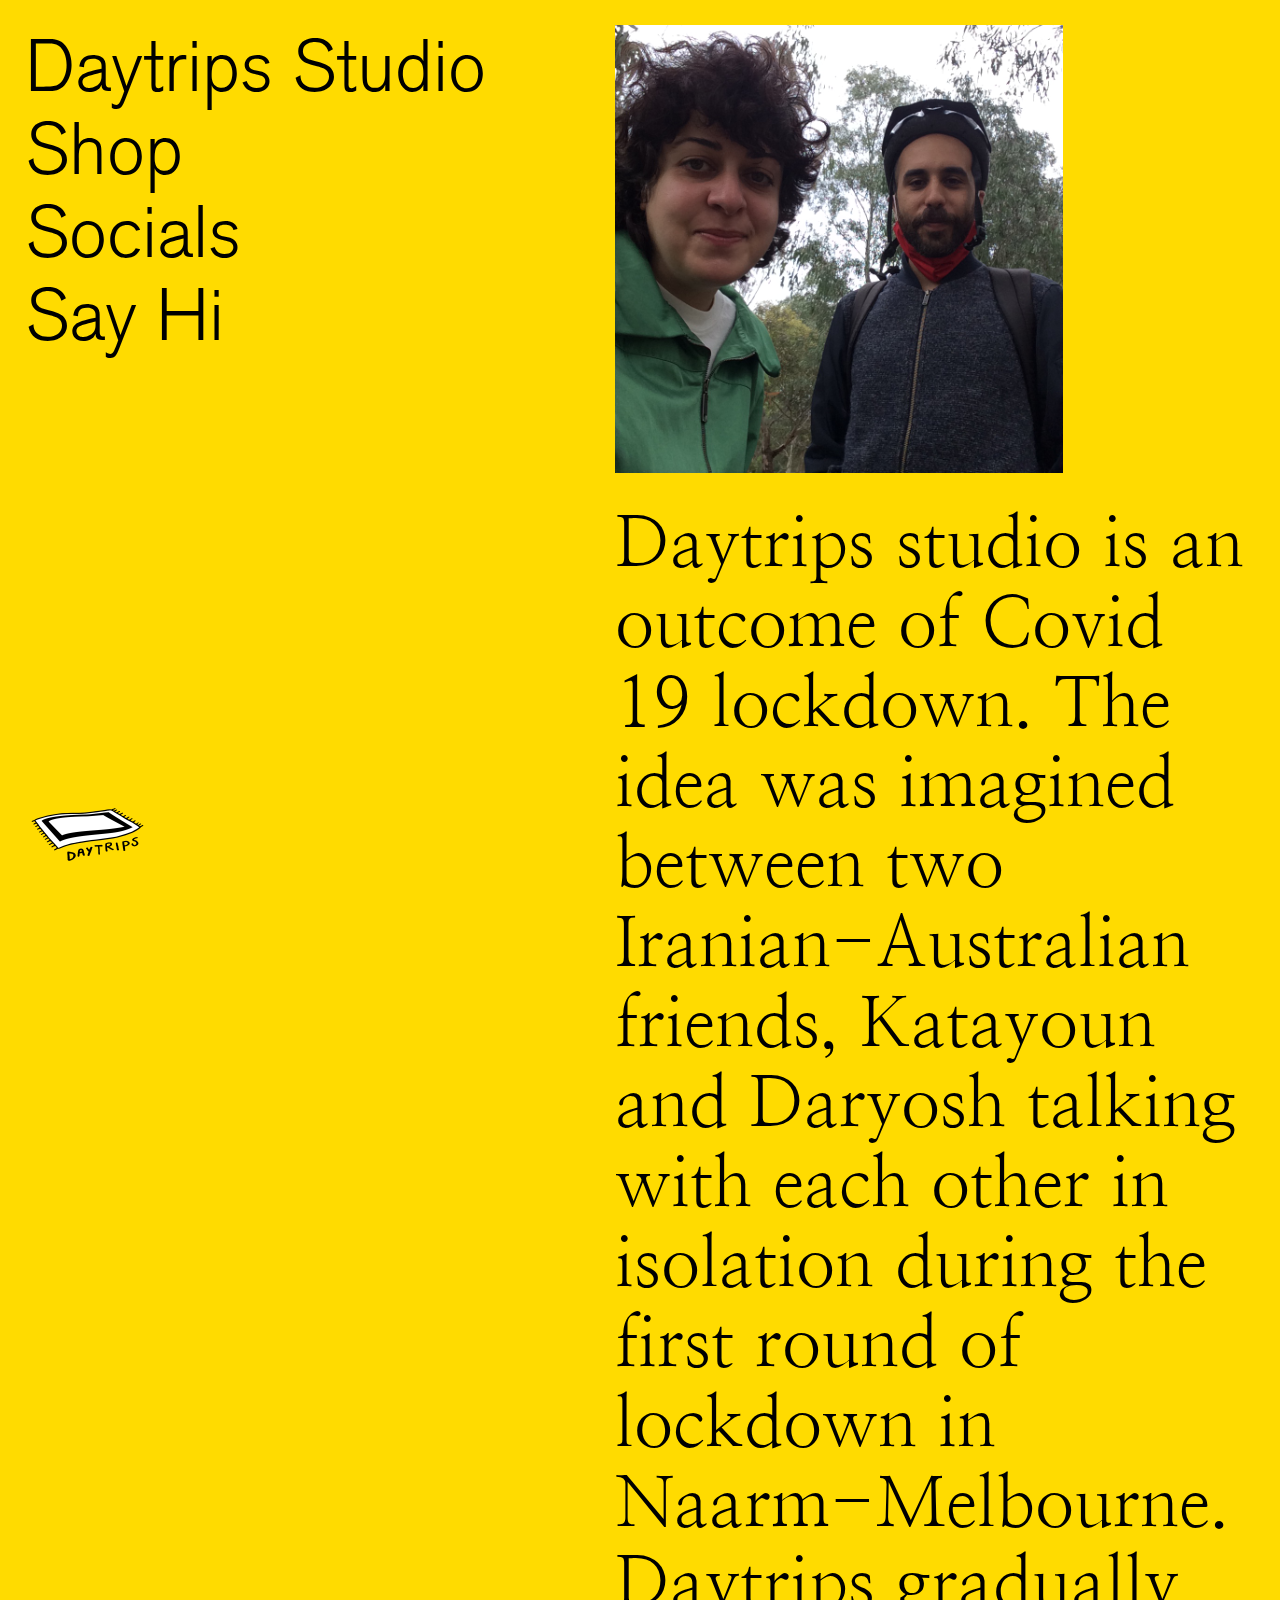
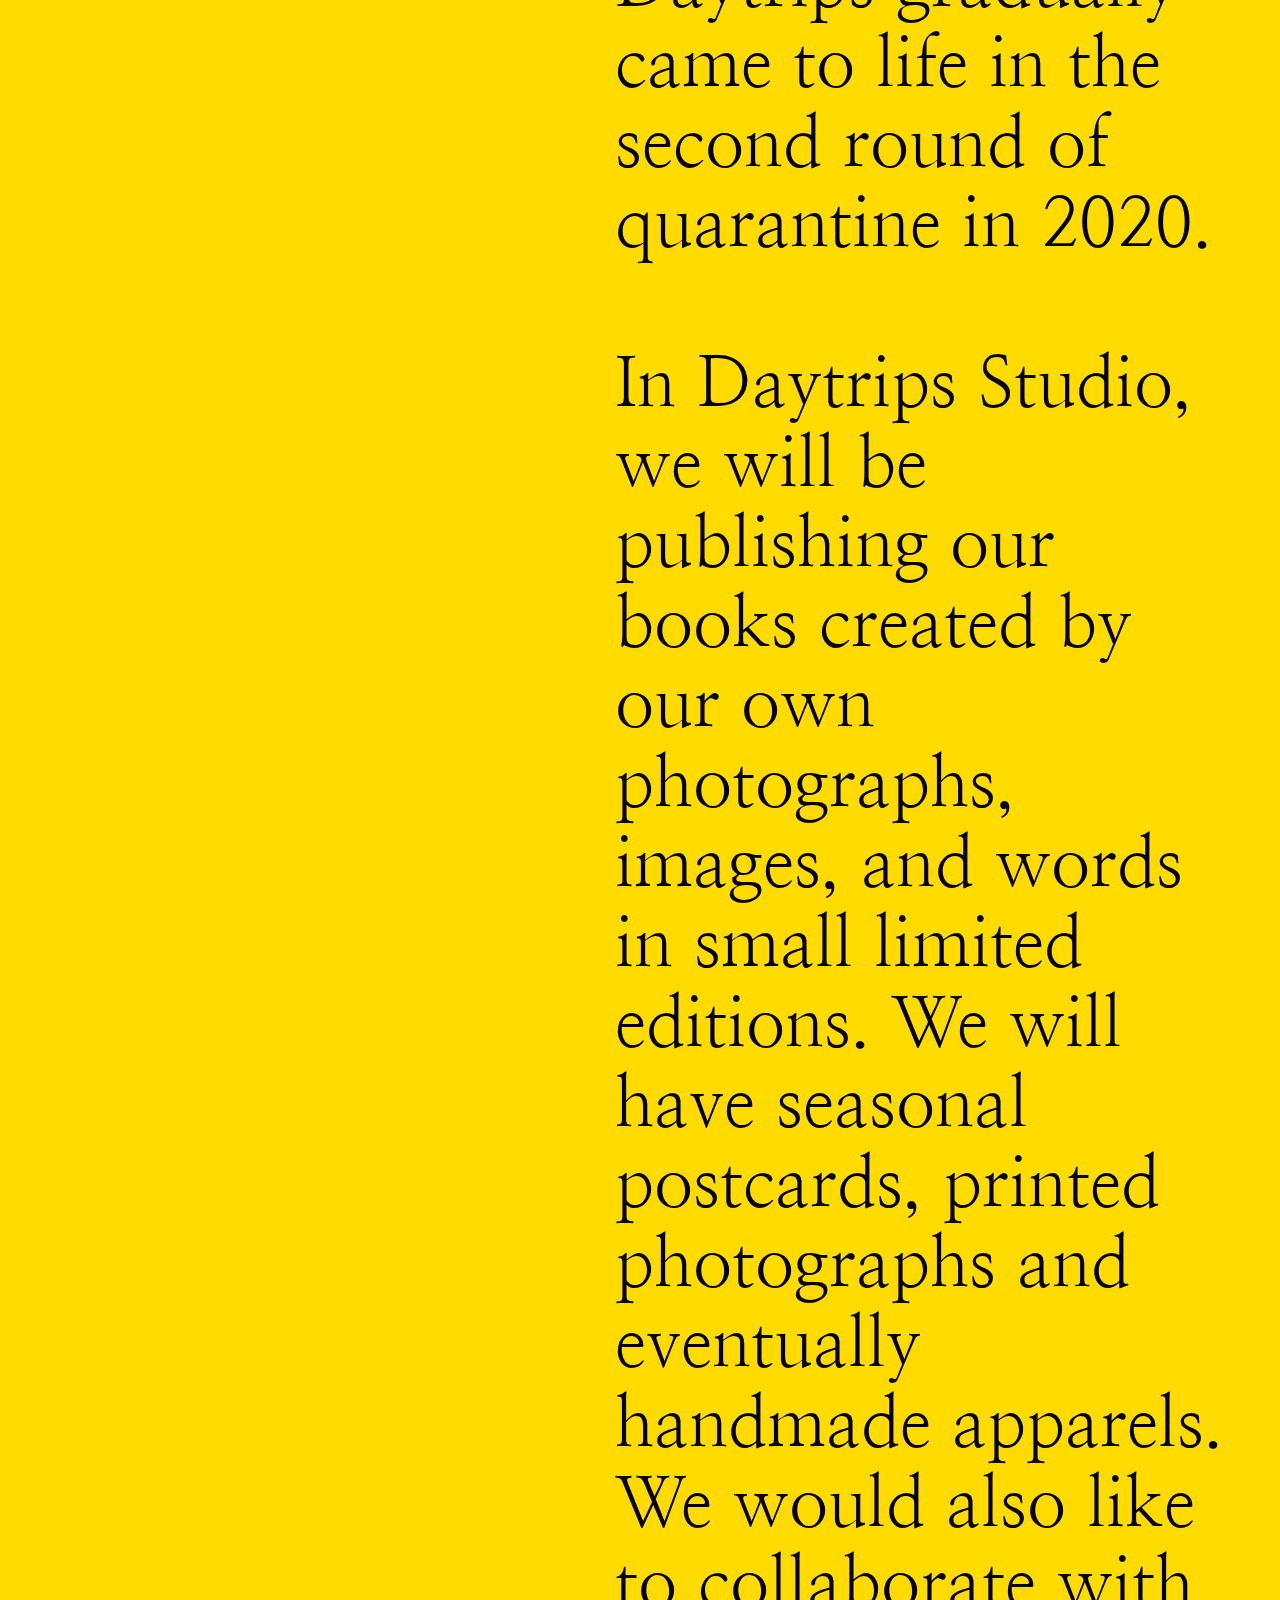
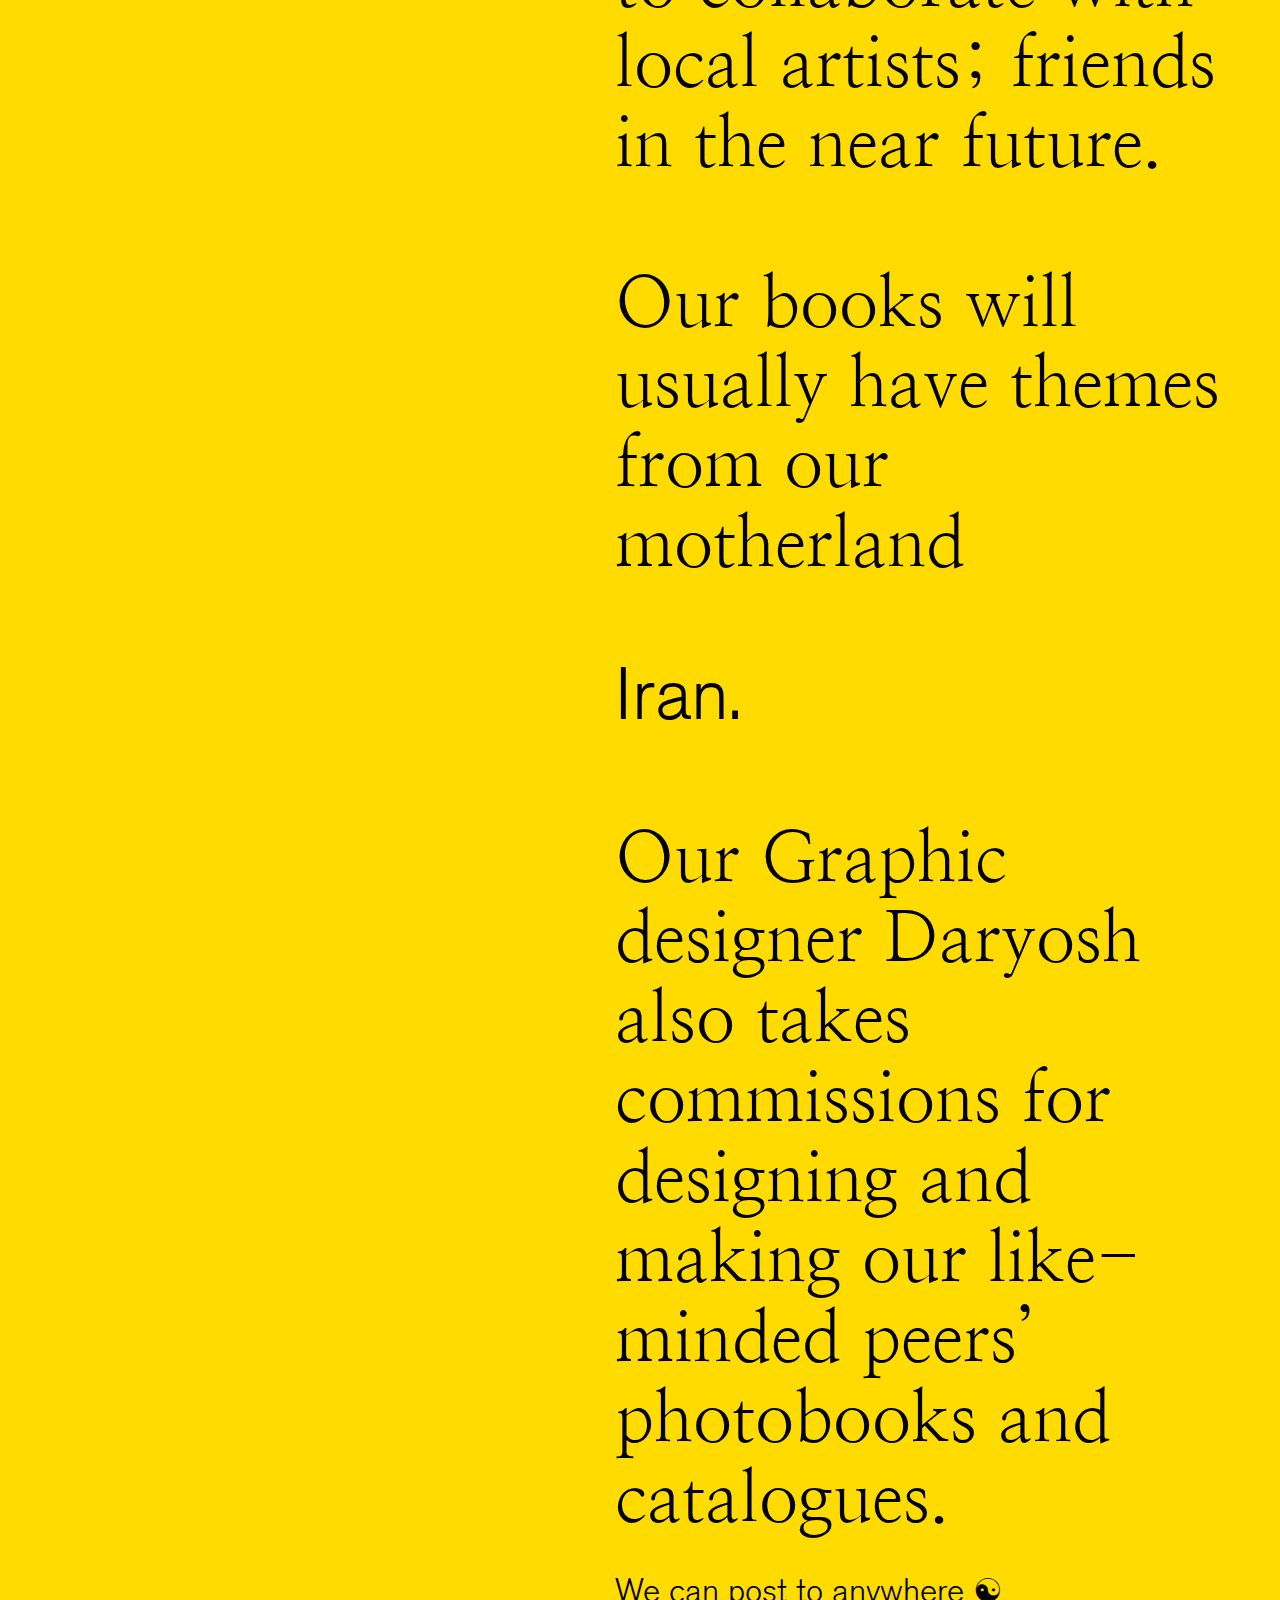
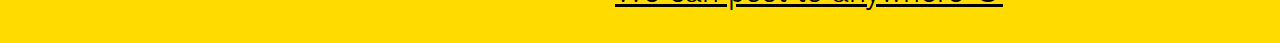
==== daytrips-studio.html @ 5535a2e6 "Add files via upload" ====
<!doctype html>
<html>
  <head>
    <meta charset='utf-8'/>
    <meta name='viewport' content='width=device-width, initial-scale=1'/>
    <link rel='shortcut icon' href='favicon.ico'/>
    <link rel='stylesheet' type='text/css' href='style.css'/>
    <title>Daytrips Studio</title>
  </head>
  <body>
    <div class='wrapper'>
      <div class='leftcont'>
        <a href="daytrips-studio.html" class='home'>Daytrips Studio</a>
        <a class='shop' target="_blank" href="https://daytrips-studio.square.site">Shop</a>
        <a target="_blank" href="https://www.instagram.com/daytrips.studio/" class='socials'>Socials</a>
        <a class='hi' href="mailto:daytrips.studio@gmail.com">Say Hi</a>
      </div>
<div class='rightcont'>
      <img class='aboutimage' src="images/about.JPG">
      <a>Daytrips studio is an outcome of Covid 19 lockdown. The idea was imagined between two Iranian-Australian friends, Katayoun and Daryosh talking with each other in isolation during the first round of lockdown in Naarm-Melbourne. Daytrips gradually came to life in the second round of quarantine in 2020.
<br>
<br>
In Daytrips Studio, we will be publishing our books created by our own photographs, images, and words in small limited editions. We will have seasonal postcards, printed photographs and eventually handmade apparels. We would also like to collaborate with local artists; friends in the near future.
<br> 
<br>
Our books will usually have themes from our motherland </p><a class='iran'>Iran.</a> 
<br>
<br>
<a>Our Graphic designer Daryosh also takes commissions for designing and making our like-minded peers’ photobooks and catalogues.
<br>
<a class='subhead'>We can post to anywhere ☯</a></a>

    </div>
    </div>

   
    <footer><a href="/"><img class='logo' src='images/logo.png'></a></footer>
  </body>
</html>
---- style.css ----
body {
  margin: 0;
  background: #ffdb00;
  min-height: 100%;
}

.wrapper {
  min-height: calc(100vh - 153.05px);
}

a {
  color: inherit;
  text-decoration: none;
}

.leftcont {
  float: left;
  position: fixed;
  width: 50%;
  margin: 25px;
}

.leftcont a {
  display: block;
  height: 83px;
  white-space: nowrap;
}

.home {
  font-family: AkzidenzGrotesk-LightOsF;
  font-size: 73px;
  cursor: help;
}

.home:hover {
  text-decoration: underline;
  font-family: AkzidenzGrotesk-LightOsF;
  color: #095e68;
}

.shop {
  font-family: AkzidenzGrotesk-LightOsF;
  font-size: 73px;
} 

.shop:hover {
  font-family: AkzidenzGrotesk-MediumExtended;
  text-decoration: underline;
  color: #095e68;
  font-size: 66px;
}

.socials {
  font-family: AkzidenzGrotesk-LightOsF;
  font-size: 73px;
  cursor: cell;
}

.socials:hover {
  font-family: BureauGrot-UltraBlack;
  text-decoration: underline;
  color: #095e68;
  font-size: 66px;
} 

.hi {
  font-family: AkzidenzGrotesk-LightOsF;
  font-size: 73px;
} 

.hi:hover {
  font-family: Sunday Morning;
  text-decoration: underline;
  color: #095e68;
  font-size: 96px;
} 

.rightcont {
  margin: 25px;
  width: 50%;
  font-family: NanumMyeongjo-Regular;
  font-size: 70px;
  float: right;
}

.aboutimage {
  width: 70%;
  display: block;
  margin-bottom: 30px;
}

.iran {
  font-family: AkzidenzGrotesk-LightOsF;
  font-size: 73px;
}

.iran:hover {
  cursor: url('images/iran.png');
}

.subhead {
  font-family: AkzidenzGrotesk-LightOsF;
  font-size: 33px;
  text-decoration: underline;
}

footer {
  margin: 25px 25px 0;
  position: fixed;
}

.logo {
  width: 25%;
}

@media (max-width: 1059px) { 
  .home {
    font-size: 57px;
  }
  .shop:hover {
    font-size: 50px;
  }
  .socials:hover {
    font-size: 50px;
  }
  .hi:hover {
    font-size: 80px;
  }
  .shop {
    font-size: 57px;
  }
  .socials {
    font-size: 57px;
  }
  .hi {
    font-size: 57px;
  }
  .leftcont a {
    height: 72px;
  }
  .iran {
    font-size: 57px;
  }
  .subhead {
    font-size: 22px;
  }
  .rightcont {
    font-size: 54px;
  }
}

@media (max-width: 846px) { 
  .leftcont {
    width: 100%;
    position: relative;
  }
  .rightcont {
    float: none;
    margin: 30px;
    width: 100%;
  }  
  .aboutimage {
    margin-top: 50px;
  }
  footer {
    position: relative;
  }
  .logo {
    width: 20%;
  }
  .subhead {
    margin: 10px;
  }
}

@media (max-width: 505px) { 
  .rightcont {
    font-size: 38px;
  }
  .iran {
    font-size: 41px;
  }
}

@media (max-width: 411px) { 
   .home {
    font-size: 41px;
  }
  .shop:hover {
    font-size: 34px;
  }
  .socials:hover {
    font-size: 34px;
  }
  .hi:hover {
    font-size: 48px;
  }
  .shop {
    font-size: 41px;
  }
  .socials {
    font-size: 41px;
  }
  .hi {
    font-size: 41px;
  }
  .leftcont a {
    height: 51px;
  }
}
@font-face { font-family: AkzidenzGrotesk-LightOsF; src: url('fonts/AkzidenzGrotesk-LightOsF.otf'); } 
@font-face { font-family: NanumMyeongjo-Regular; src: url('fonts/NanumMyeongjo-Regular.ttf'); } 
@font-face { font-family: Sunday Morning; src: url('fonts/Sunday Morning.otf'); } 
@font-face { font-family: AkzidenzGrotesk-MediumExtended; src: url('fonts/AkzidenzGrotesk-MediumExtended.otf'); } 
@font-face { font-family: BureauGrot-UltraBlack; src: url('fonts/BureauGrot-UltraBlack.ttf'); }
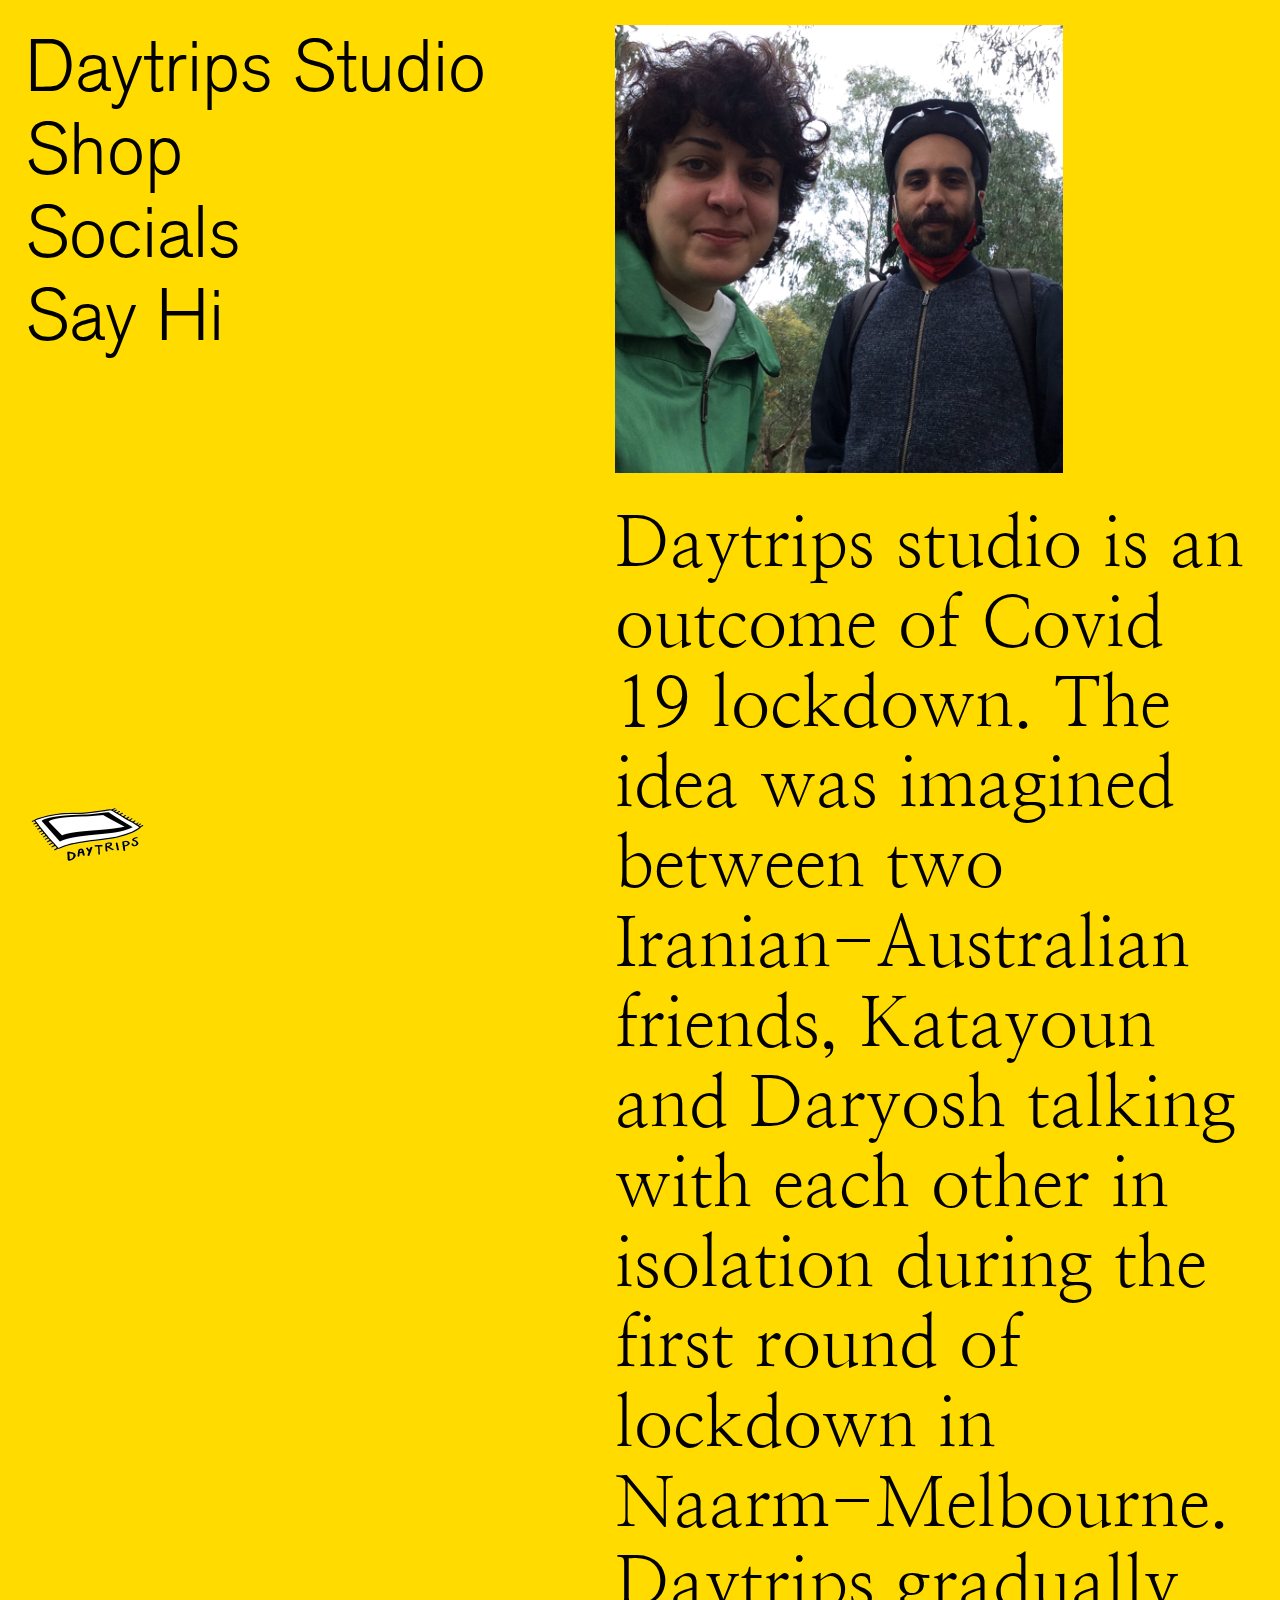
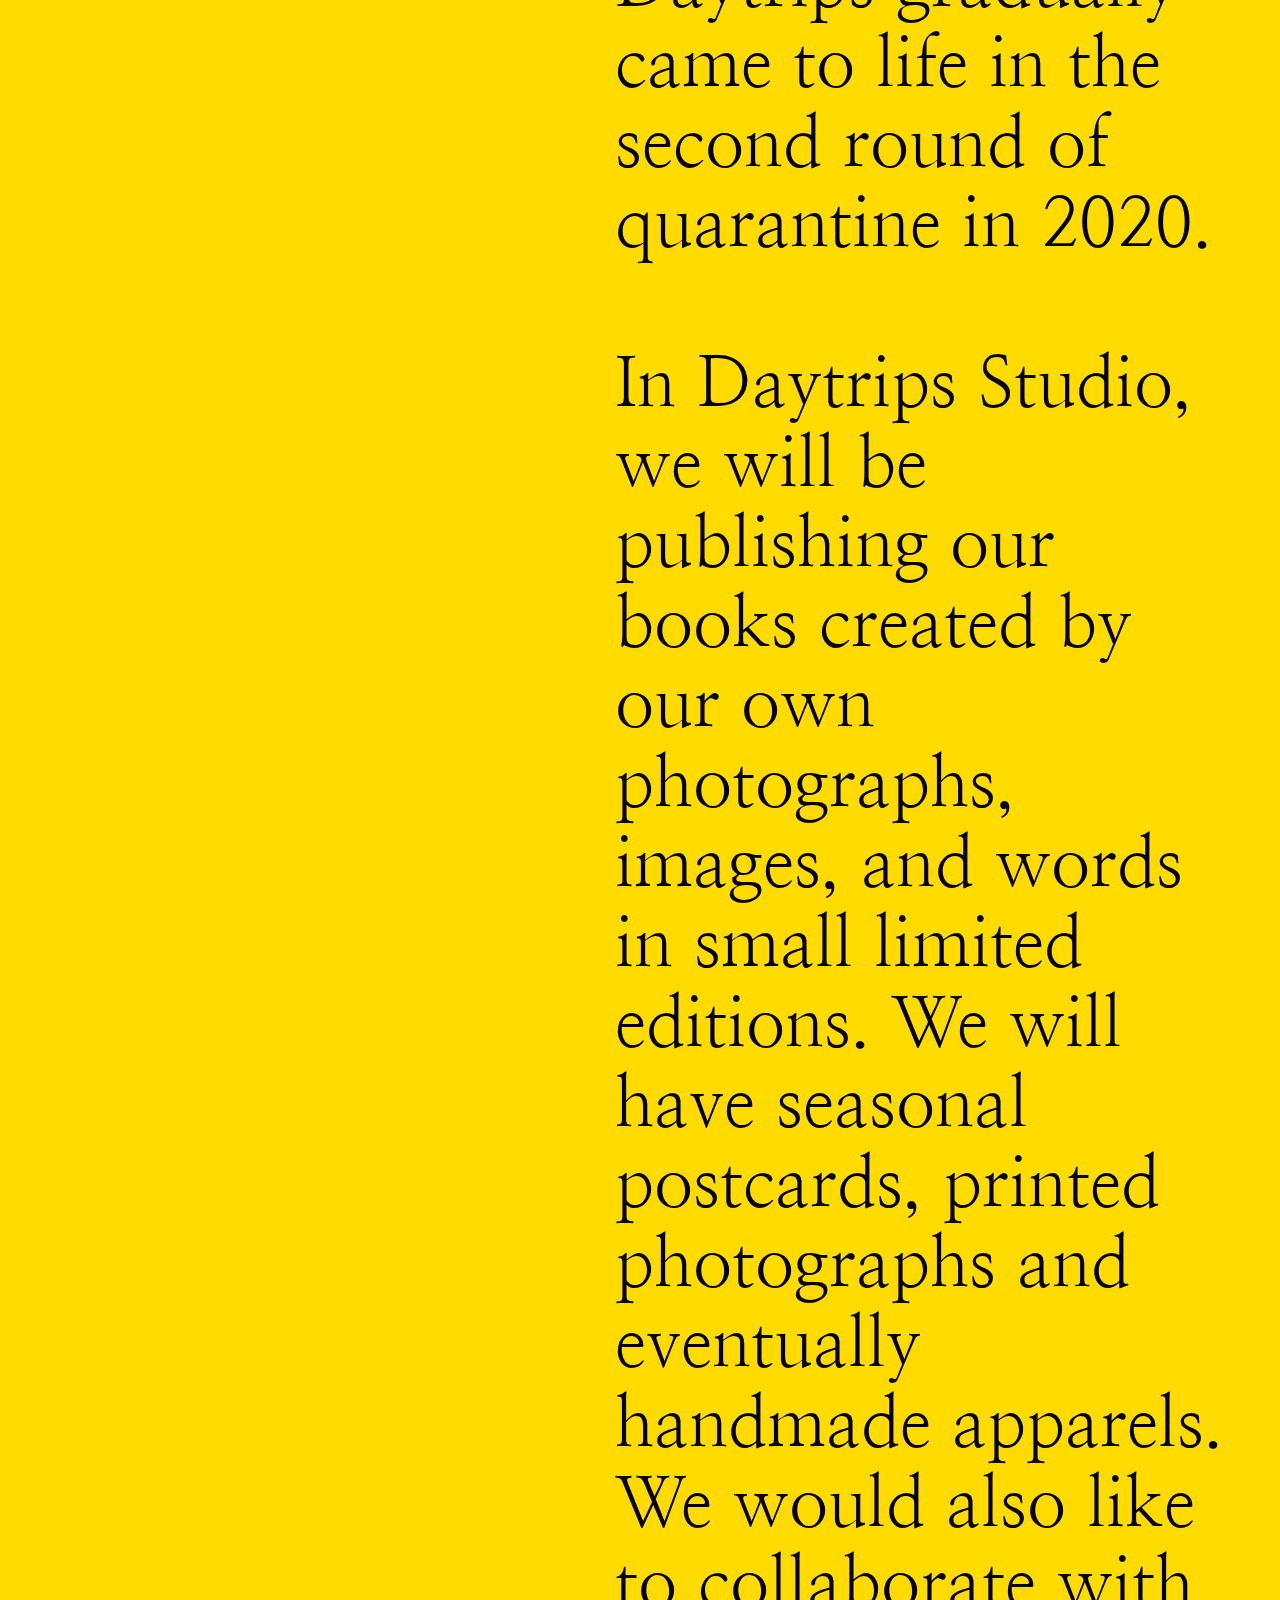
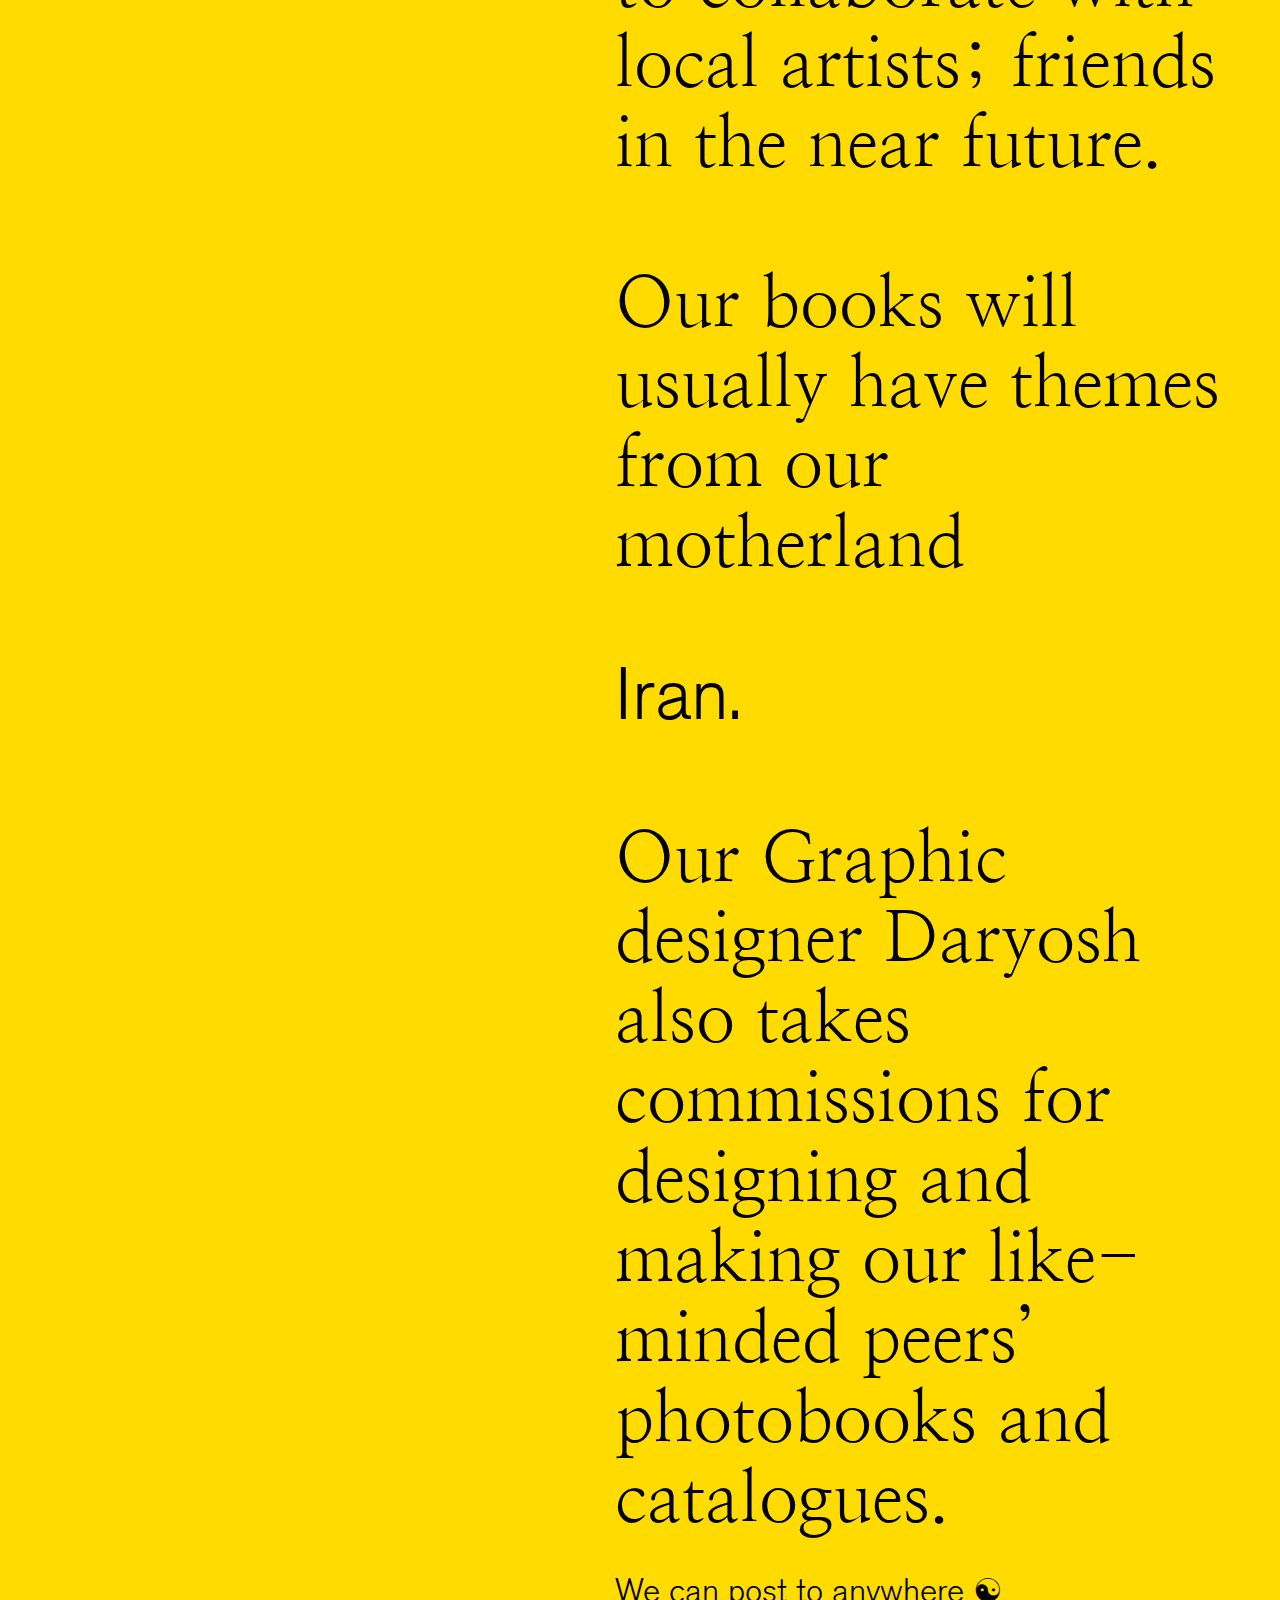
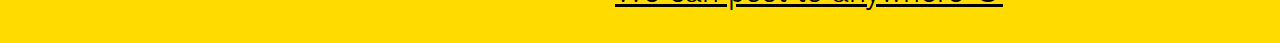
==== commit 4d4644da: "Add files via upload" ====
--- a/daytrips-studio.html
+++ b/daytrips-studio.html
@@ -34,6 +34,6 @@
     </div>
 
    
-    <footer><a href="/"><img class='logo' src='images/logo.png'></a></footer>
+    <footer><a href="https://daytrips.studio/"><img class='logo' src='images/logo.gif'></a></footer>
   </body>
 </html>
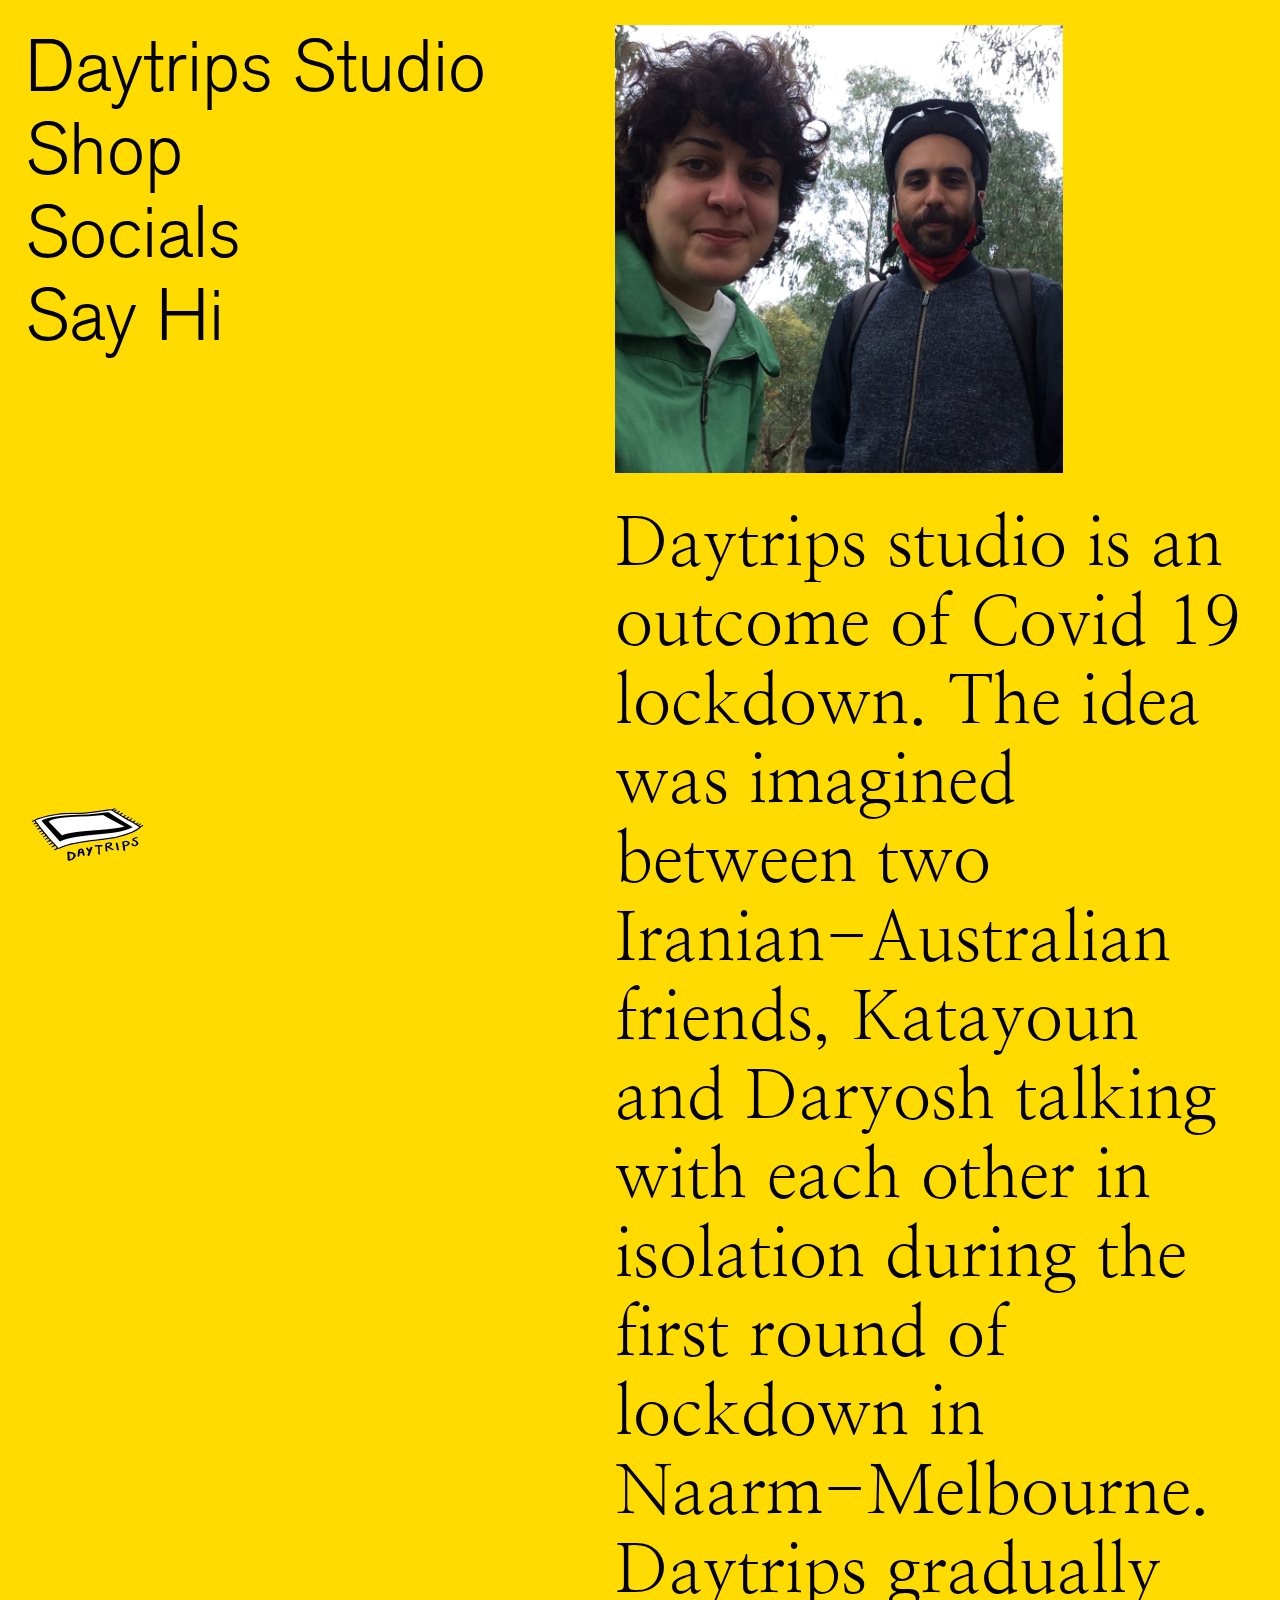
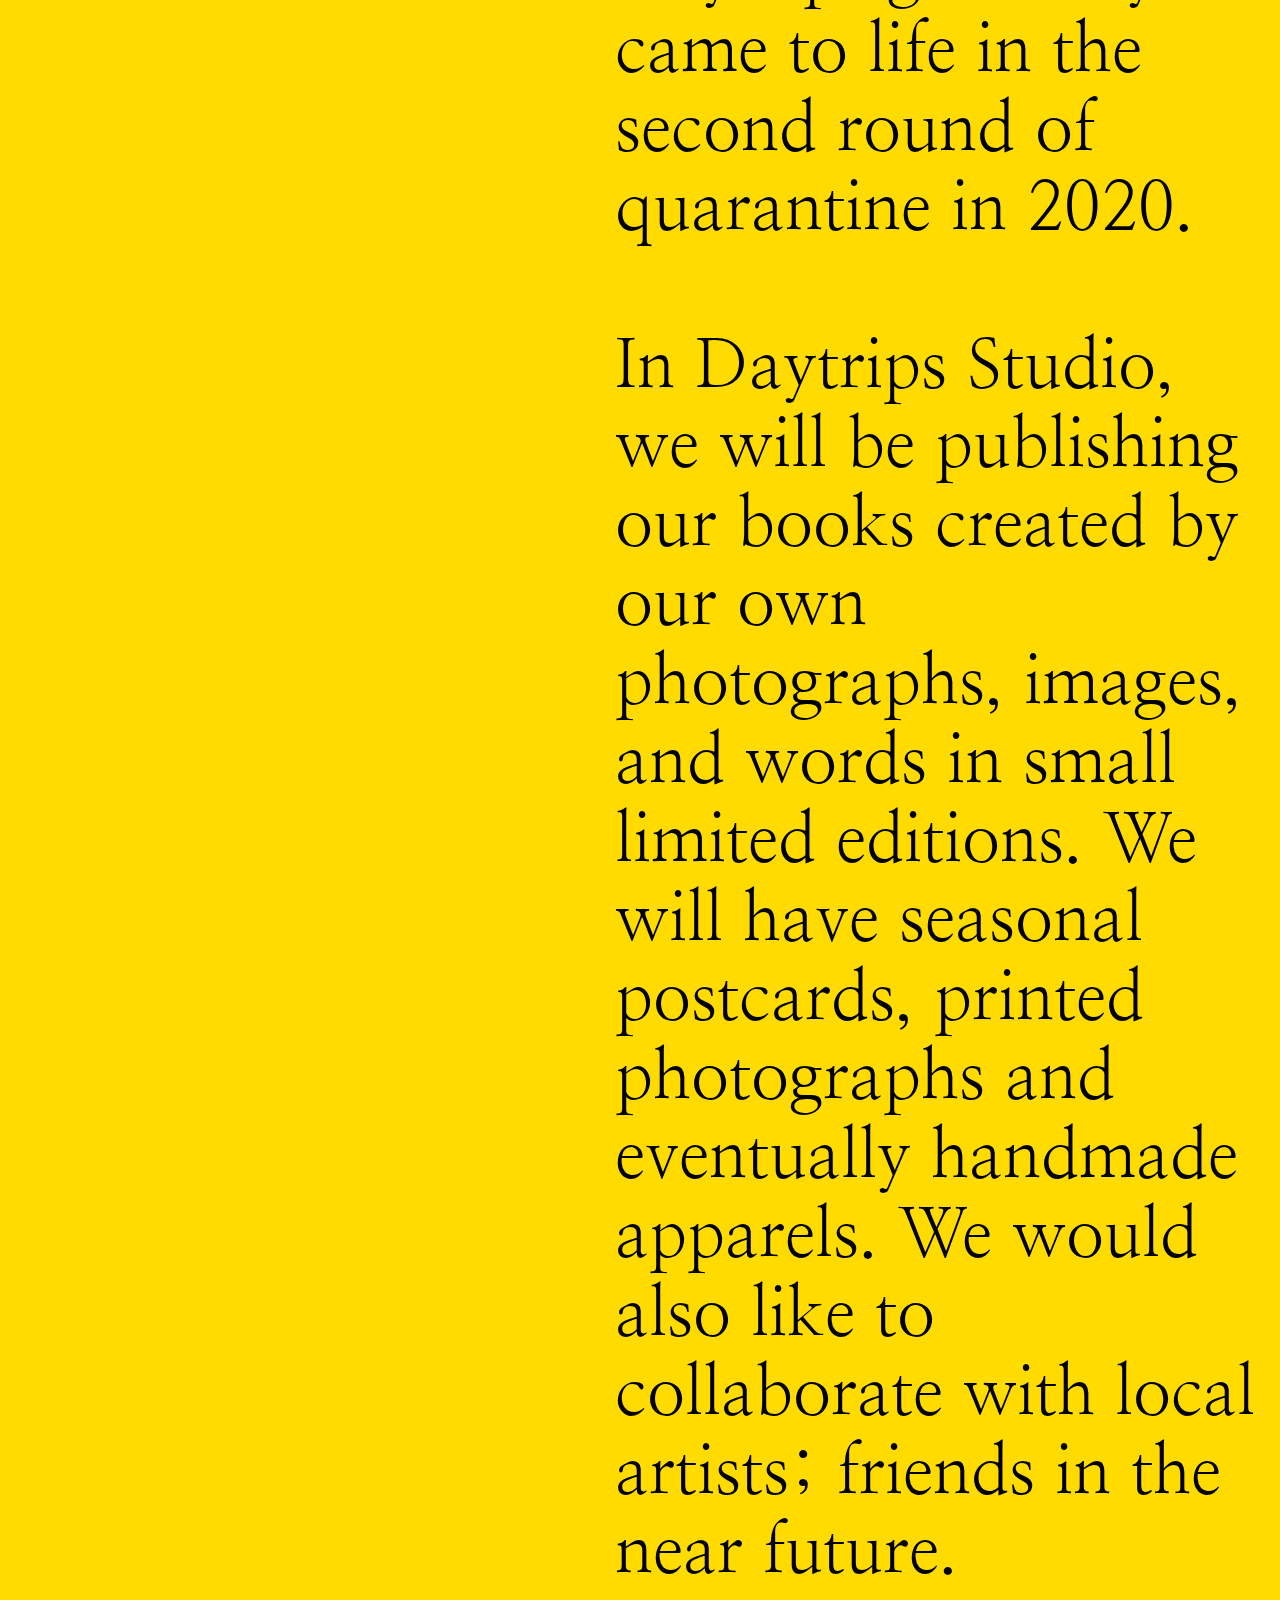
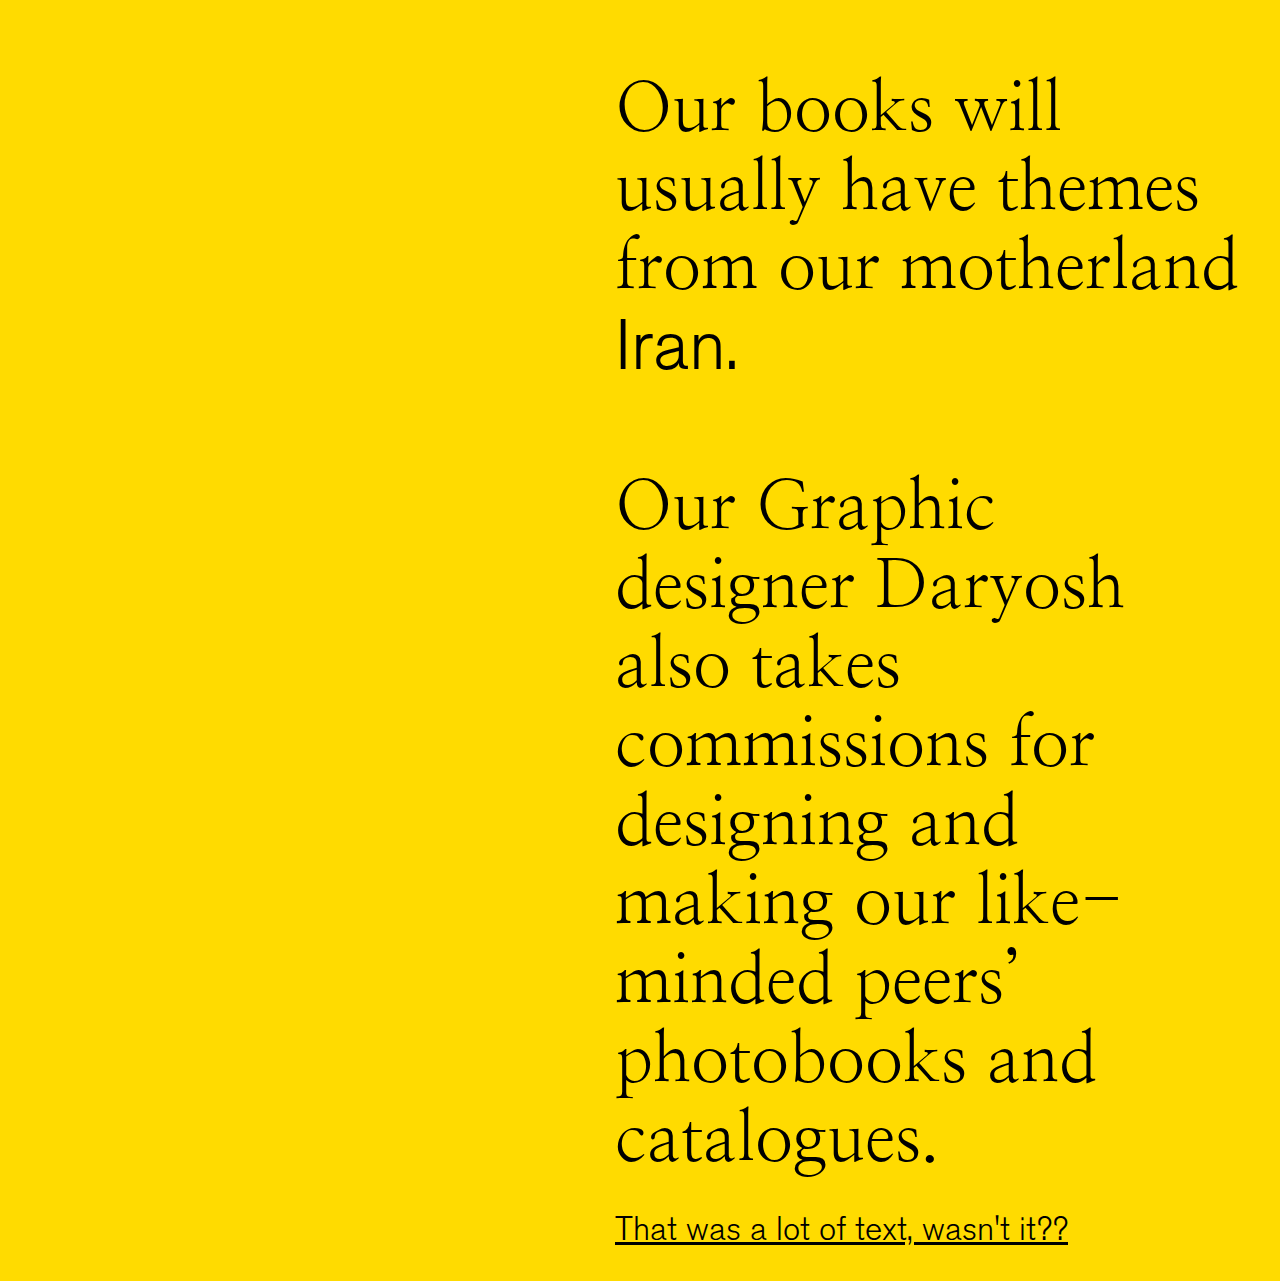
==== commit 3b007d09: "Add files via upload" ====
--- a/daytrips-studio.html
+++ b/daytrips-studio.html
@@ -15,25 +15,20 @@
         <a target="_blank" href="https://www.instagram.com/daytrips.studio/" class='socials'>Socials</a>
         <a class='hi' href="mailto:daytrips.studio@gmail.com">Say Hi</a>
       </div>
-<div class='rightcont'>
-      <img class='aboutimage' src="images/about.JPG">
-      <a>Daytrips studio is an outcome of Covid 19 lockdown. The idea was imagined between two Iranian-Australian friends, Katayoun and Daryosh talking with each other in isolation during the first round of lockdown in Naarm-Melbourne. Daytrips gradually came to life in the second round of quarantine in 2020.
-<br>
-<br>
-In Daytrips Studio, we will be publishing our books created by our own photographs, images, and words in small limited editions. We will have seasonal postcards, printed photographs and eventually handmade apparels. We would also like to collaborate with local artists; friends in the near future.
-<br> 
-<br>
-Our books will usually have themes from our motherland </p><a class='iran'>Iran.</a> 
-<br>
-<br>
-<a>Our Graphic designer Daryosh also takes commissions for designing and making our like-minded peers’ photobooks and catalogues.
-<br>
-<a class='subhead'>We can post to anywhere ☯</a></a>
-
+      <div class='rightcont'>
+        <img class='aboutimage' src="images/about.JPG">
+        <a>Daytrips studio is an outcome of Covid 19 lockdown. The idea was imagined between two Iranian-Australian friends, Katayoun and Daryosh talking with each other in isolation during the first round of lockdown in Naarm-Melbourne. Daytrips gradually came to life in the second round of quarantine in 2020.
+        <br>
+        <br>In Daytrips Studio, we will be publishing our books created by our own photographs, images, and words in small limited editions. We will have seasonal postcards, printed photographs and eventually handmade apparels. We would also like to collaborate with local artists; friends in the near future.
+        <br> 
+        <br>Our books will usually have themes from our motherland <a class='iran'>Iran.</a> 
+        <br>
+        <br>Our Graphic designer Daryosh also takes commissions for designing and making our like-minded peers’ photobooks and catalogues.
+        <br>
+        <a class='subhead'>That was a lot of text, wasn't it??</a>
+        </a>
+      </div>
     </div>
-    </div>
-
-   
     <footer><a href="https://daytrips.studio/"><img class='logo' src='images/logo.gif'></a></footer>
   </body>
 </html>
--- a/style.css
+++ b/style.css
@@ -1,7 +1,6 @@
 body {
   margin: 0;
   background: #ffdb00;
-  min-height: 100%;
 }
 
 .wrapper {
@@ -79,7 +78,7 @@
   margin: 25px;
   width: 50%;
   font-family: NanumMyeongjo-Regular;
-  font-size: 70px;
+  font-size: 68px;
   float: right;
 }
 
@@ -91,11 +90,13 @@
 
 .iran {
   font-family: AkzidenzGrotesk-LightOsF;
-  font-size: 73px;
+  font-size: 71px;
+  cursor: crosshair;
 }
 
 .iran:hover {
-  cursor: url('images/iran.png');
+  content: url('images/iran.png');
+  width: 20%;
 }
 
 .subhead {
@@ -145,7 +146,7 @@
     font-size: 22px;
   }
   .rightcont {
-    font-size: 54px;
+    font-size: 52px;
   }
 }
 
@@ -175,10 +176,10 @@
 
 @media (max-width: 505px) { 
   .rightcont {
-    font-size: 38px;
+    font-size: 36px;
   }
   .iran {
-    font-size: 41px;
+    font-size: 39px;
   }
 }
 
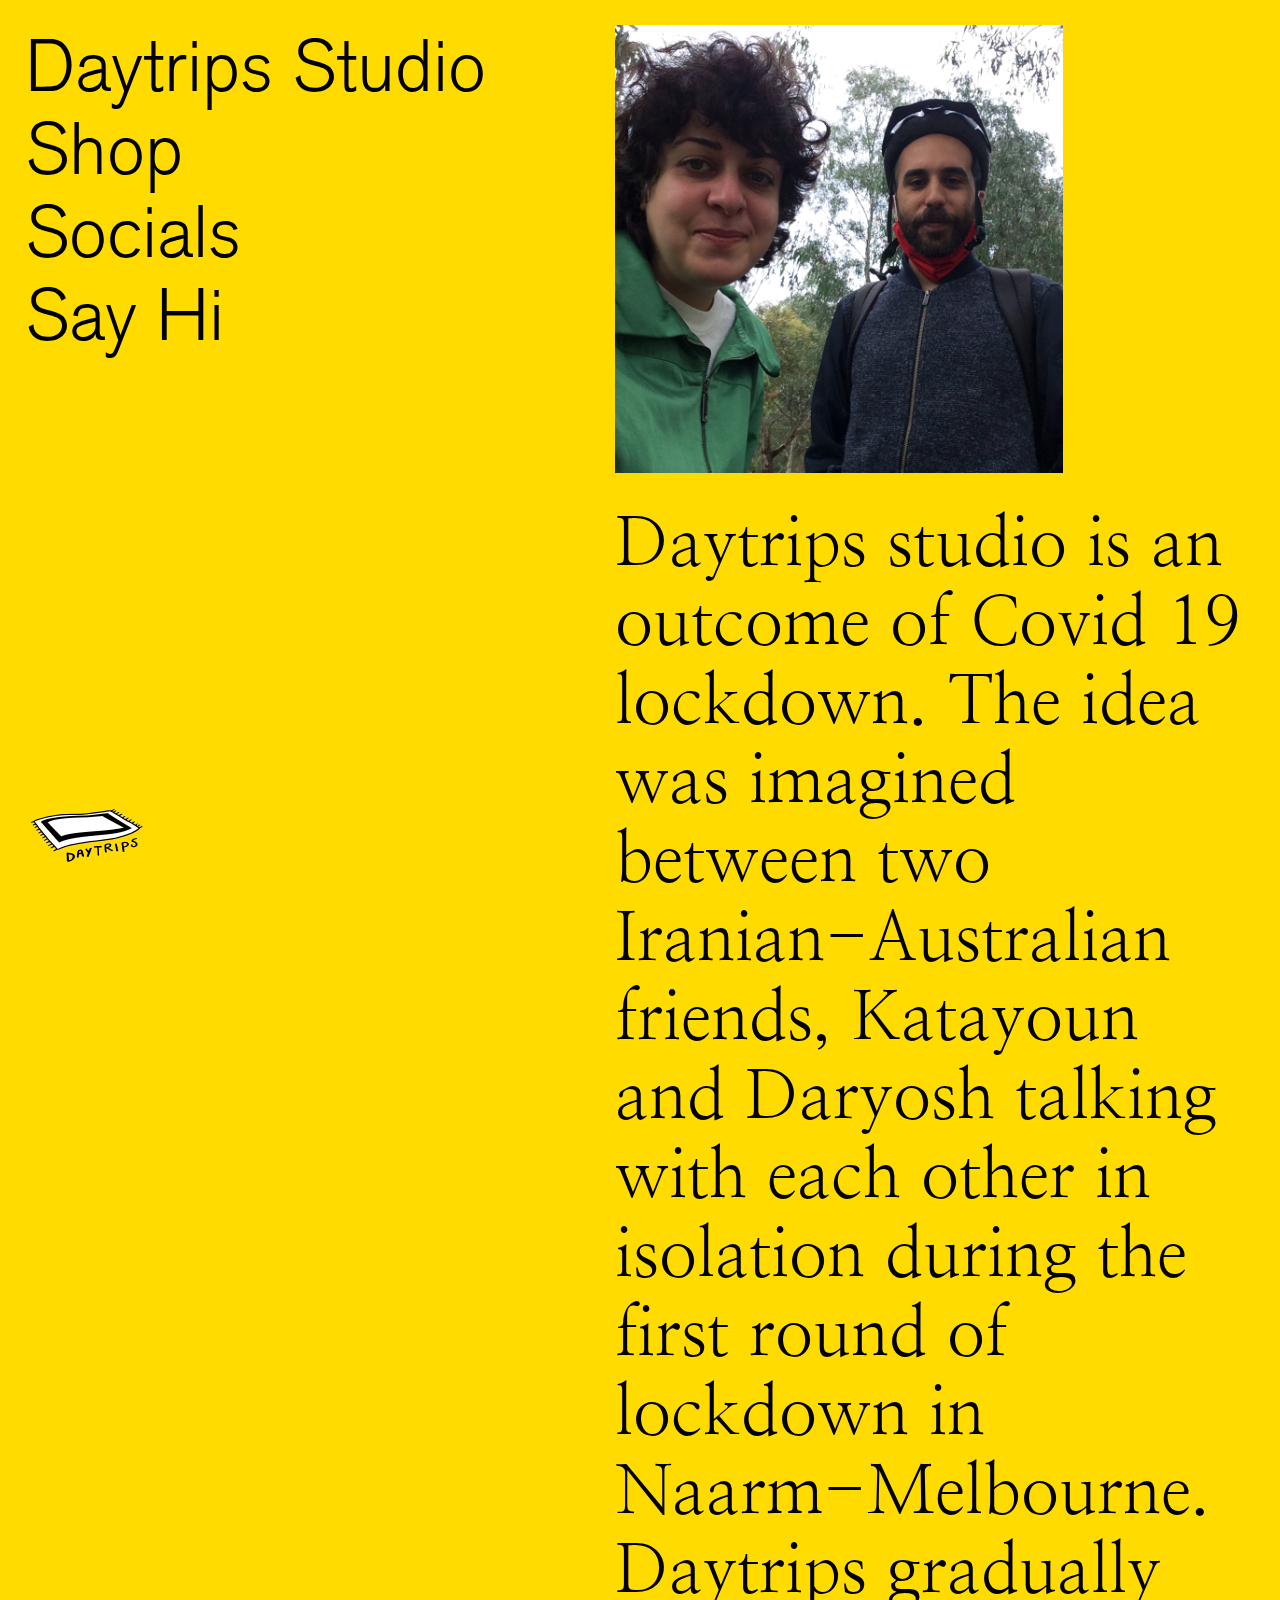
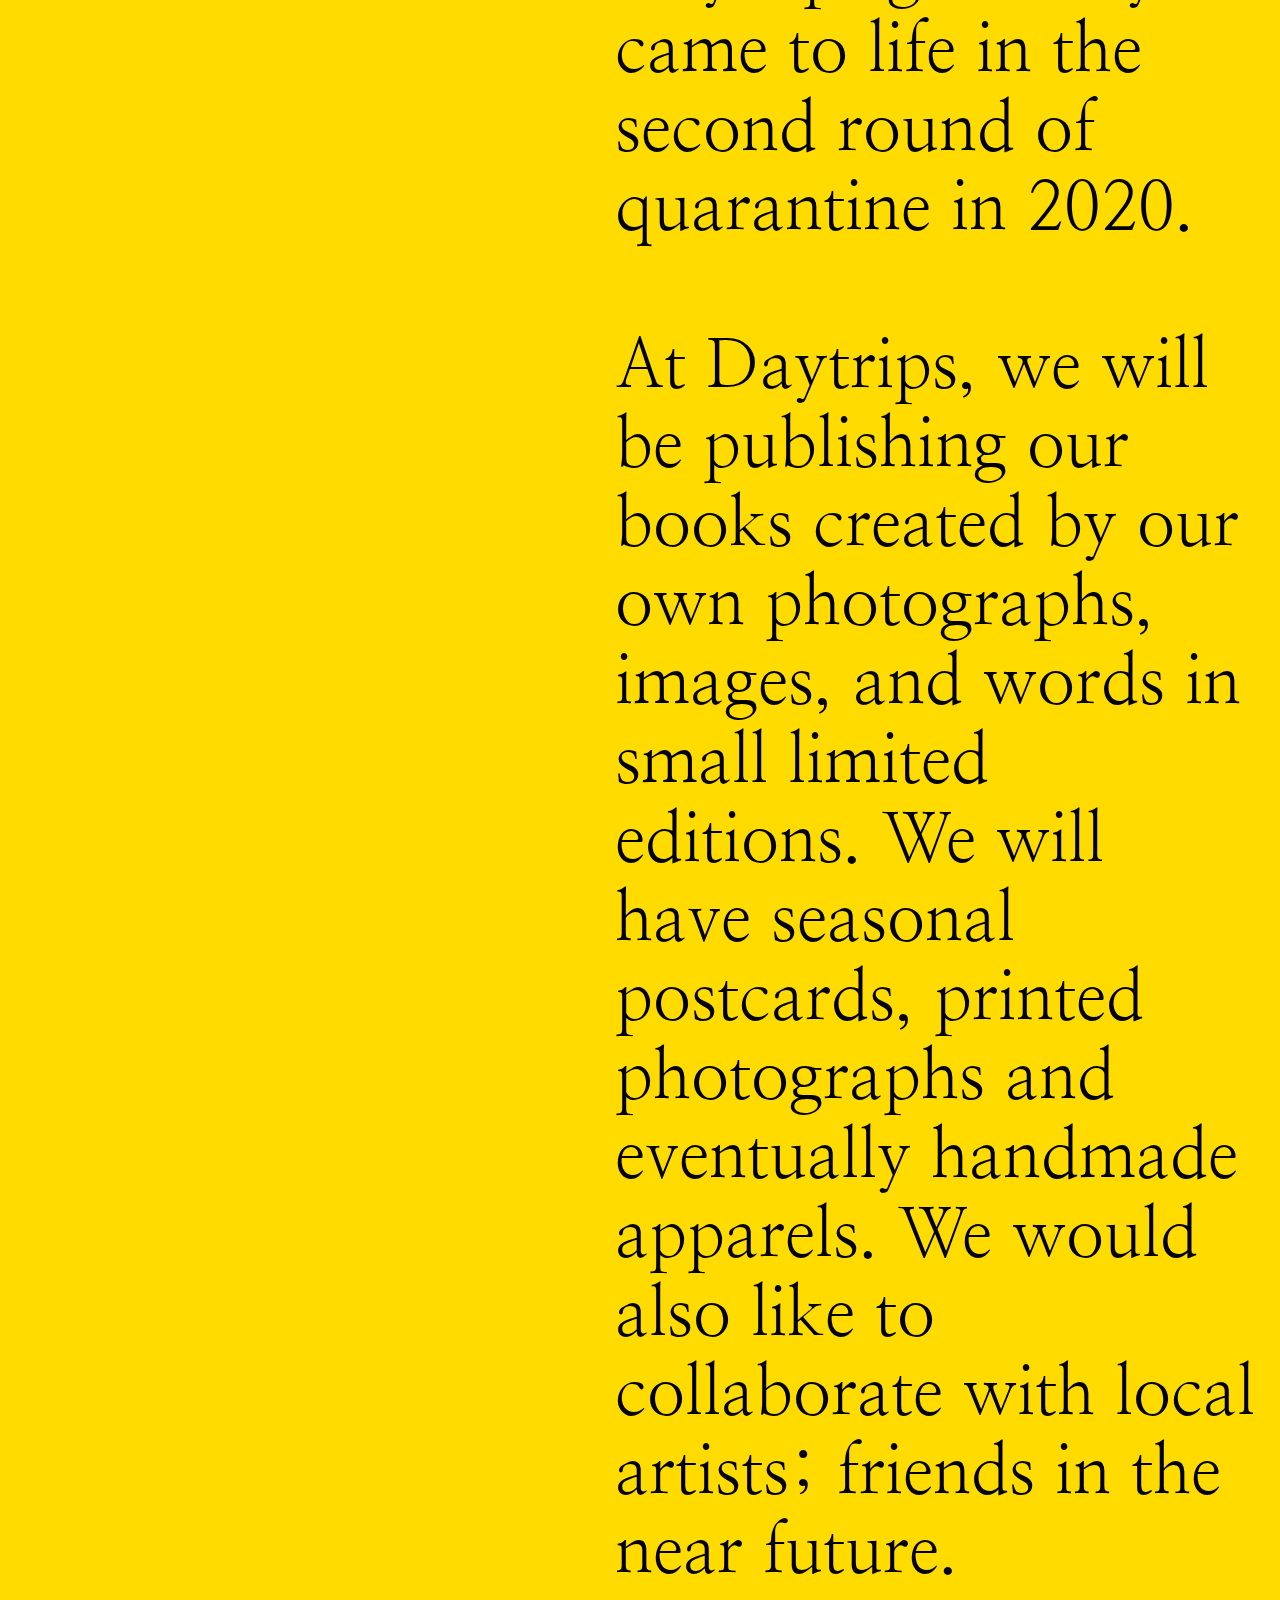
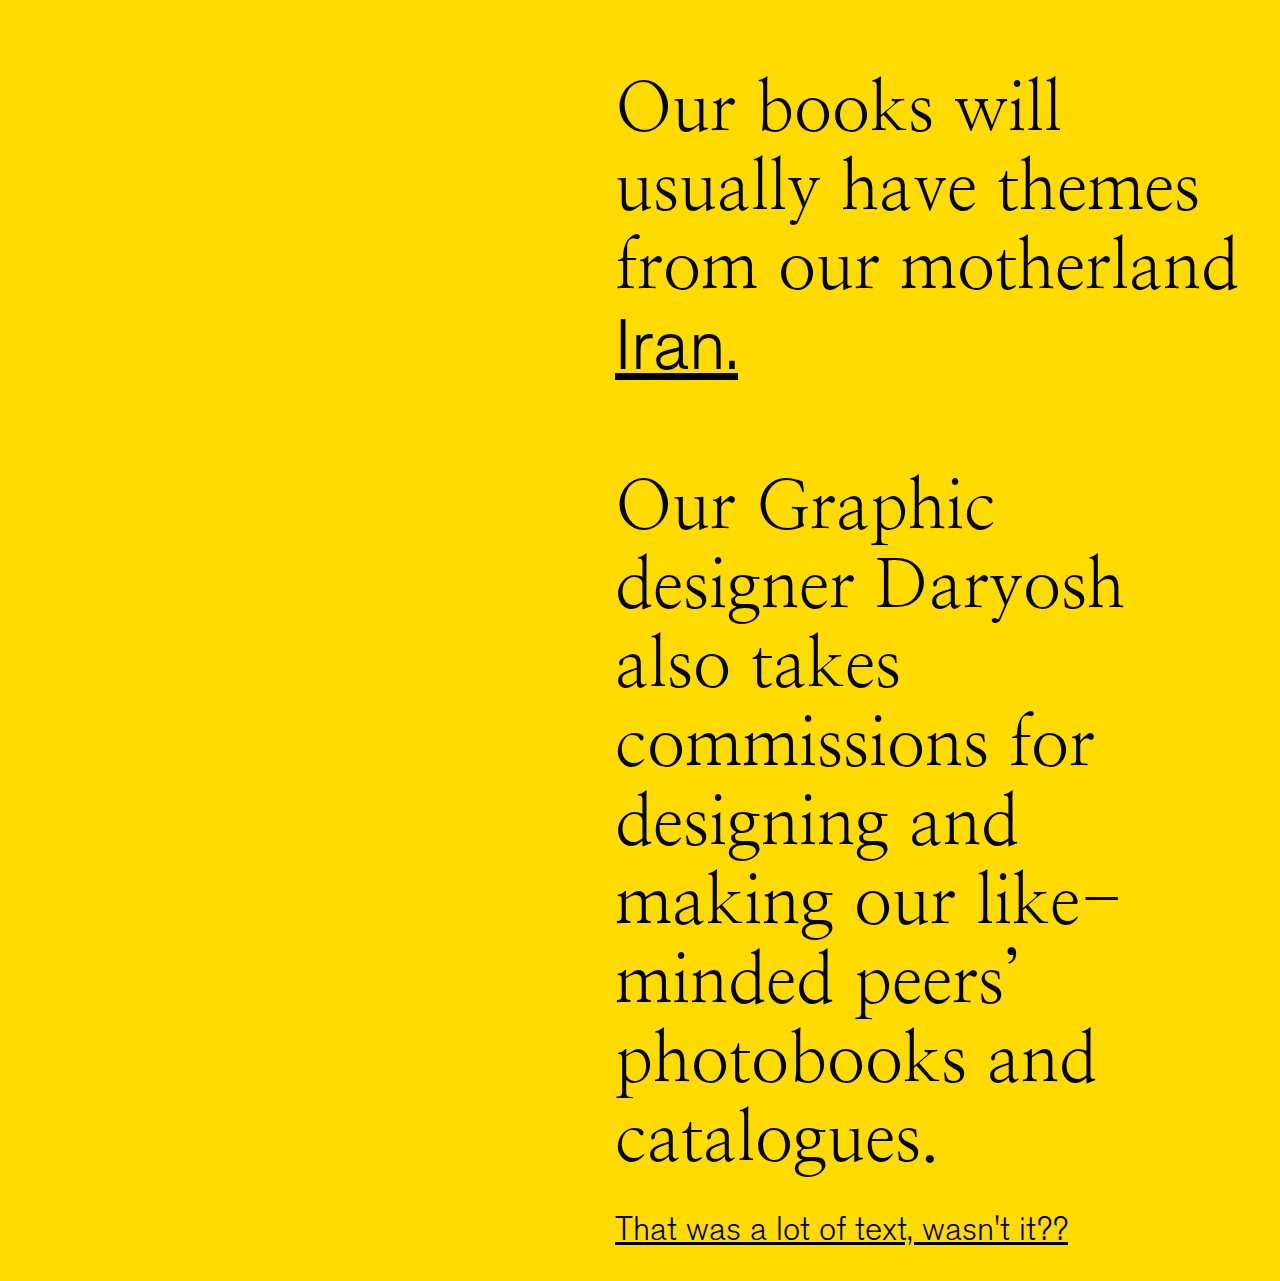
==== commit bea5b699: "Add files via upload" ====
--- a/daytrips-studio.html
+++ b/daytrips-studio.html
@@ -19,7 +19,7 @@
         <img class='aboutimage' src="images/about.JPG">
         <a>Daytrips studio is an outcome of Covid 19 lockdown. The idea was imagined between two Iranian-Australian friends, Katayoun and Daryosh talking with each other in isolation during the first round of lockdown in Naarm-Melbourne. Daytrips gradually came to life in the second round of quarantine in 2020.
         <br>
-        <br>In Daytrips Studio, we will be publishing our books created by our own photographs, images, and words in small limited editions. We will have seasonal postcards, printed photographs and eventually handmade apparels. We would also like to collaborate with local artists; friends in the near future.
+        <br>At Daytrips, we will be publishing our books created by our own photographs, images, and words in small limited editions. We will have seasonal postcards, printed photographs and eventually handmade apparels. We would also like to collaborate with local artists; friends in the near future.
         <br> 
         <br>Our books will usually have themes from our motherland <a class='iran'>Iran.</a> 
         <br>
--- a/style.css
+++ b/style.css
@@ -92,6 +92,7 @@
   font-family: AkzidenzGrotesk-LightOsF;
   font-size: 71px;
   cursor: crosshair;
+  text-decoration: underline;
 }
 
 .iran:hover {
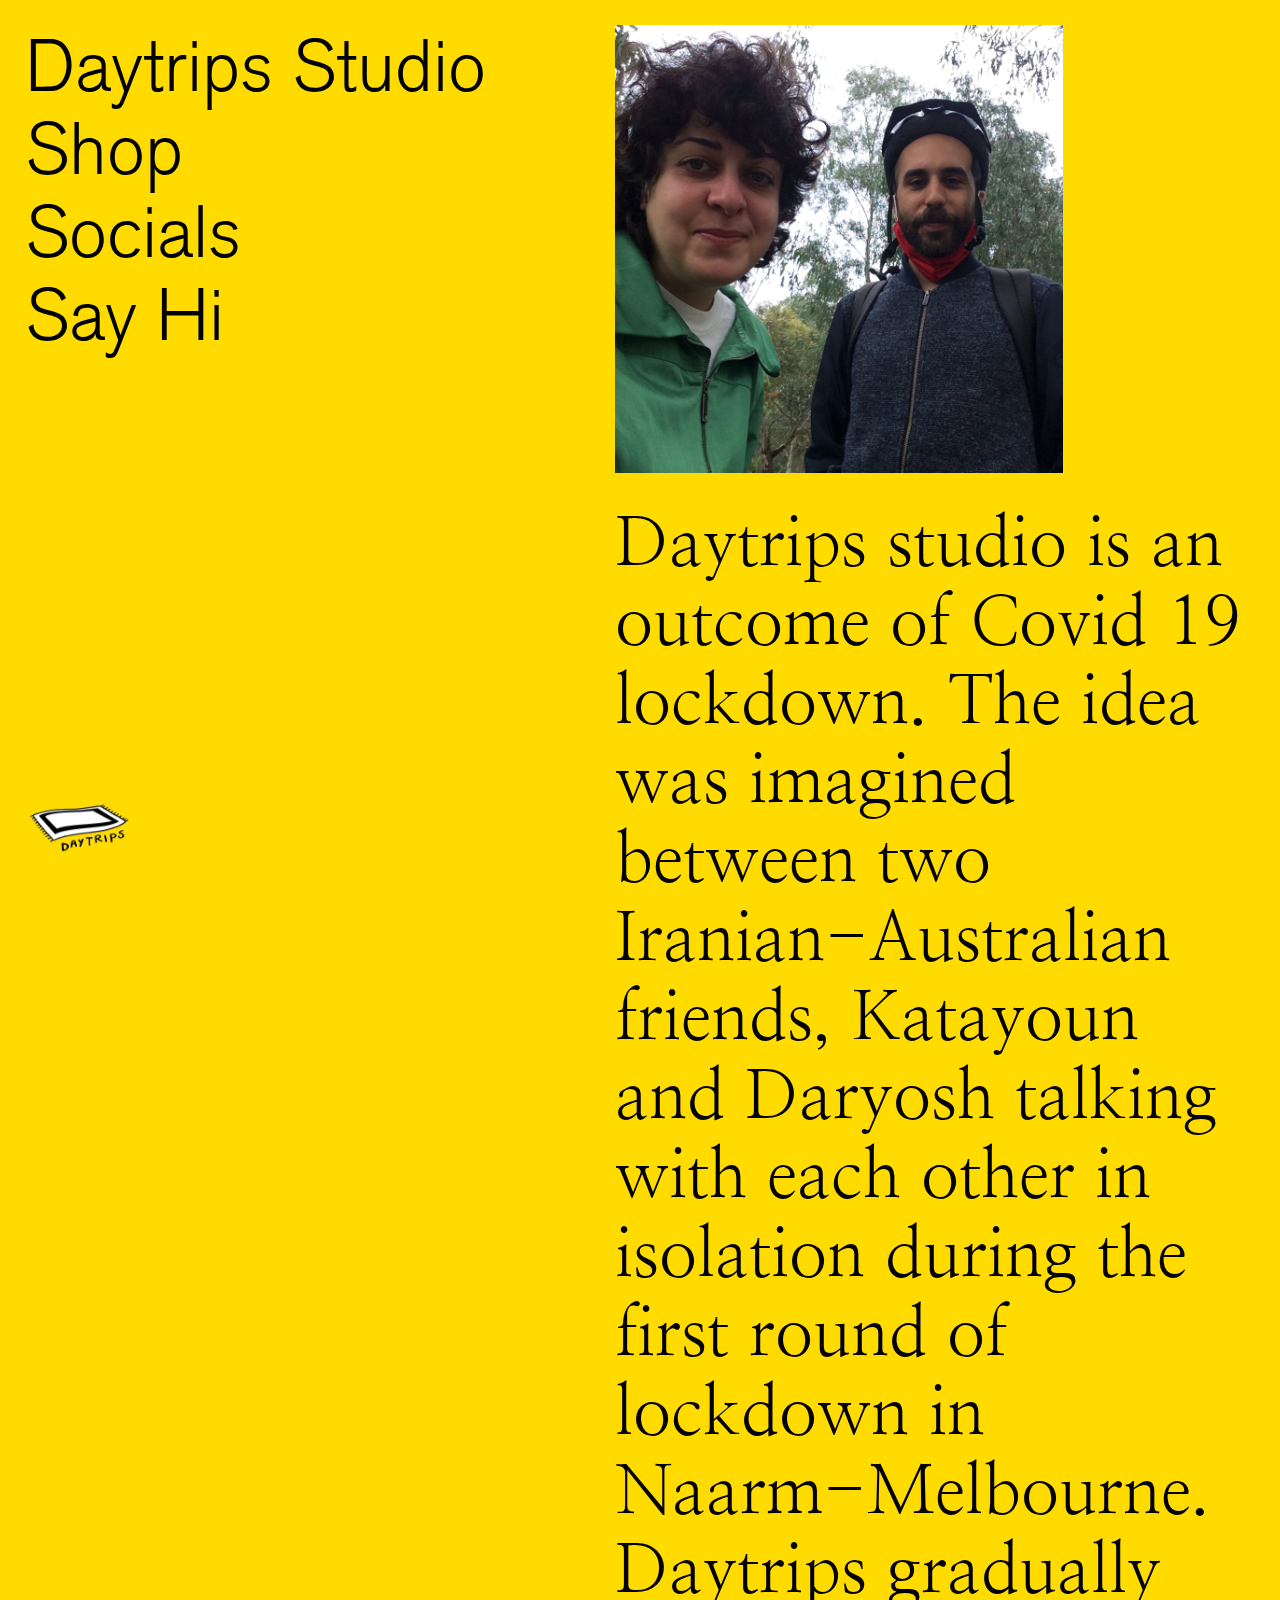
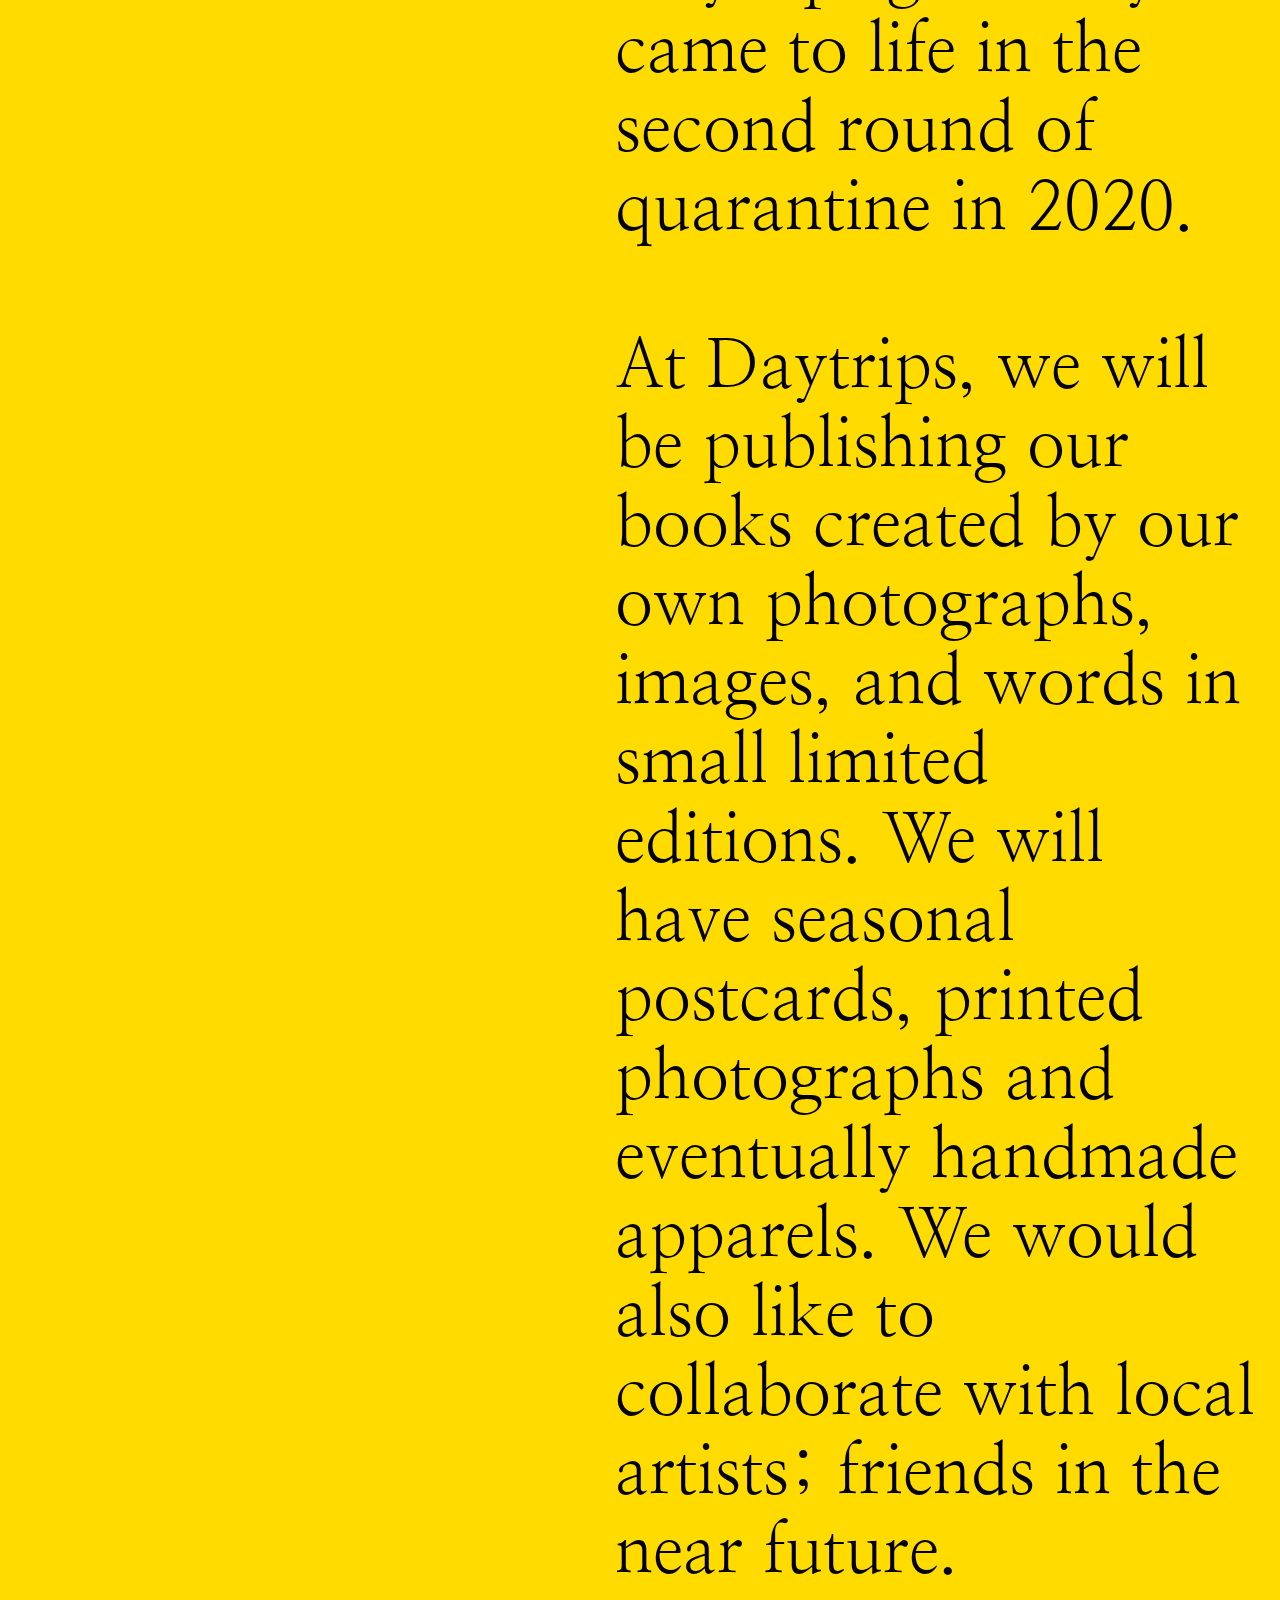
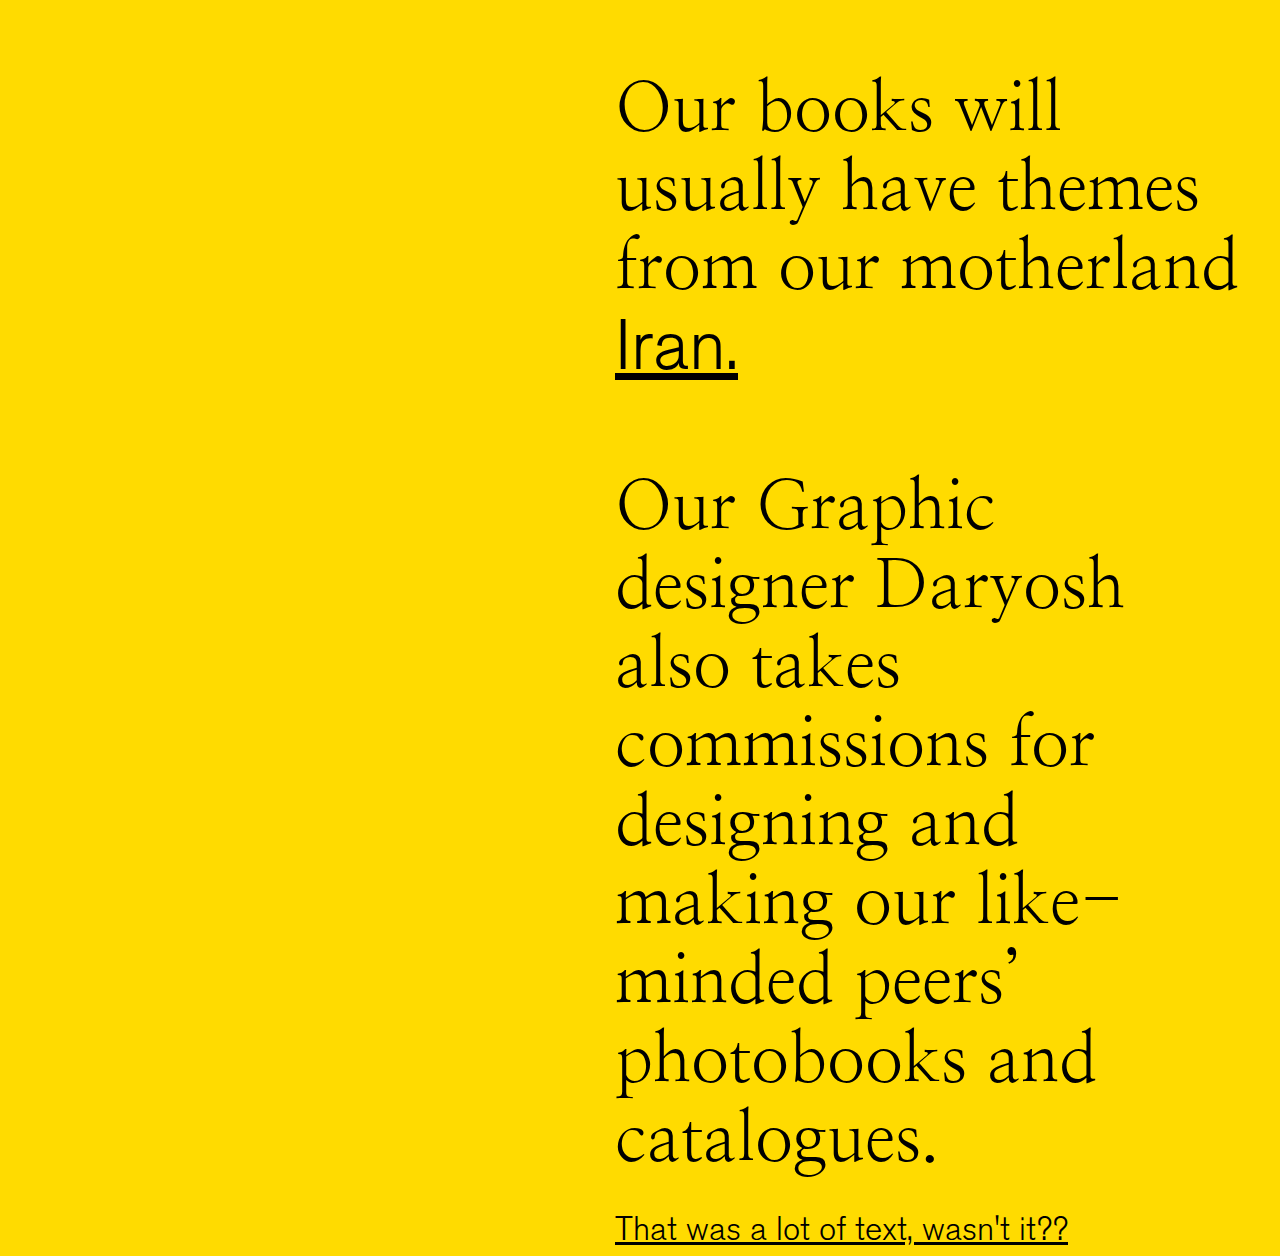
==== commit 9a3cdb9f: "Add files via upload" ====
--- a/daytrips-studio.html
+++ b/daytrips-studio.html
@@ -17,16 +17,17 @@
       </div>
       <div class='rightcont'>
         <img class='aboutimage' src="images/about.JPG">
-        <a>Daytrips studio is an outcome of Covid 19 lockdown. The idea was imagined between two Iranian-Australian friends, Katayoun and Daryosh talking with each other in isolation during the first round of lockdown in Naarm-Melbourne. Daytrips gradually came to life in the second round of quarantine in 2020.
+        <div>Daytrips studio is an outcome of Covid 19 lockdown. The idea was imagined between two Iranian-Australian friends, Katayoun and Daryosh talking with each other in isolation during the first round of lockdown in Naarm-Melbourne. Daytrips gradually came to life in the second round of quarantine in 2020.
         <br>
         <br>At Daytrips, we will be publishing our books created by our own photographs, images, and words in small limited editions. We will have seasonal postcards, printed photographs and eventually handmade apparels. We would also like to collaborate with local artists; friends in the near future.
         <br> 
-        <br>Our books will usually have themes from our motherland <a class='iran'>Iran.</a> 
+        <br>Our books will usually have themes from our motherland 
+          <div class='iran'>Iran.</div> 
         <br>
         <br>Our Graphic designer Daryosh also takes commissions for designing and making our like-minded peers’ photobooks and catalogues.
         <br>
         <a class='subhead'>That was a lot of text, wasn't it??</a>
-        </a>
+        </div>
       </div>
     </div>
     <footer><a href="https://daytrips.studio/"><img class='logo' src='images/logo.gif'></a></footer>
--- a/style.css
+++ b/style.css
@@ -17,6 +17,7 @@
   position: fixed;
   width: 50%;
   margin: 25px;
+  z-index: 2;
 }
 
 .leftcont a {
@@ -80,6 +81,7 @@
   font-family: NanumMyeongjo-Regular;
   font-size: 68px;
   float: right;
+  height: 83px;
 }
 
 .aboutimage {
@@ -93,6 +95,7 @@
   font-size: 71px;
   cursor: crosshair;
   text-decoration: underline;
+  display: inline;
 }
 
 .iran:hover {
@@ -112,7 +115,8 @@
 }
 
 .logo {
-  width: 25%;
+  width: 22%;
+  z-index: 2;
 }
 
 @media (max-width: 1059px) { 
@@ -164,14 +168,11 @@
   .aboutimage {
     margin-top: 50px;
   }
-  footer {
-    position: relative;
-  }
-  .logo {
-    width: 20%;
-  }
   .subhead {
     margin: 10px;
+  }
+  .logo {
+    width: 22%;
   }
 }
 
@@ -182,6 +183,9 @@
   .iran {
     font-size: 39px;
   }
+  .logo {
+    width: 29%;
+  }
 }
 
 @media (max-width: 411px) { 
@@ -208,6 +212,9 @@
   }
   .leftcont a {
     height: 51px;
+  }
+  .logo {
+    width: 34%;
   }
 }
 @font-face { font-family: AkzidenzGrotesk-LightOsF; src: url('fonts/AkzidenzGrotesk-LightOsF.otf'); } 
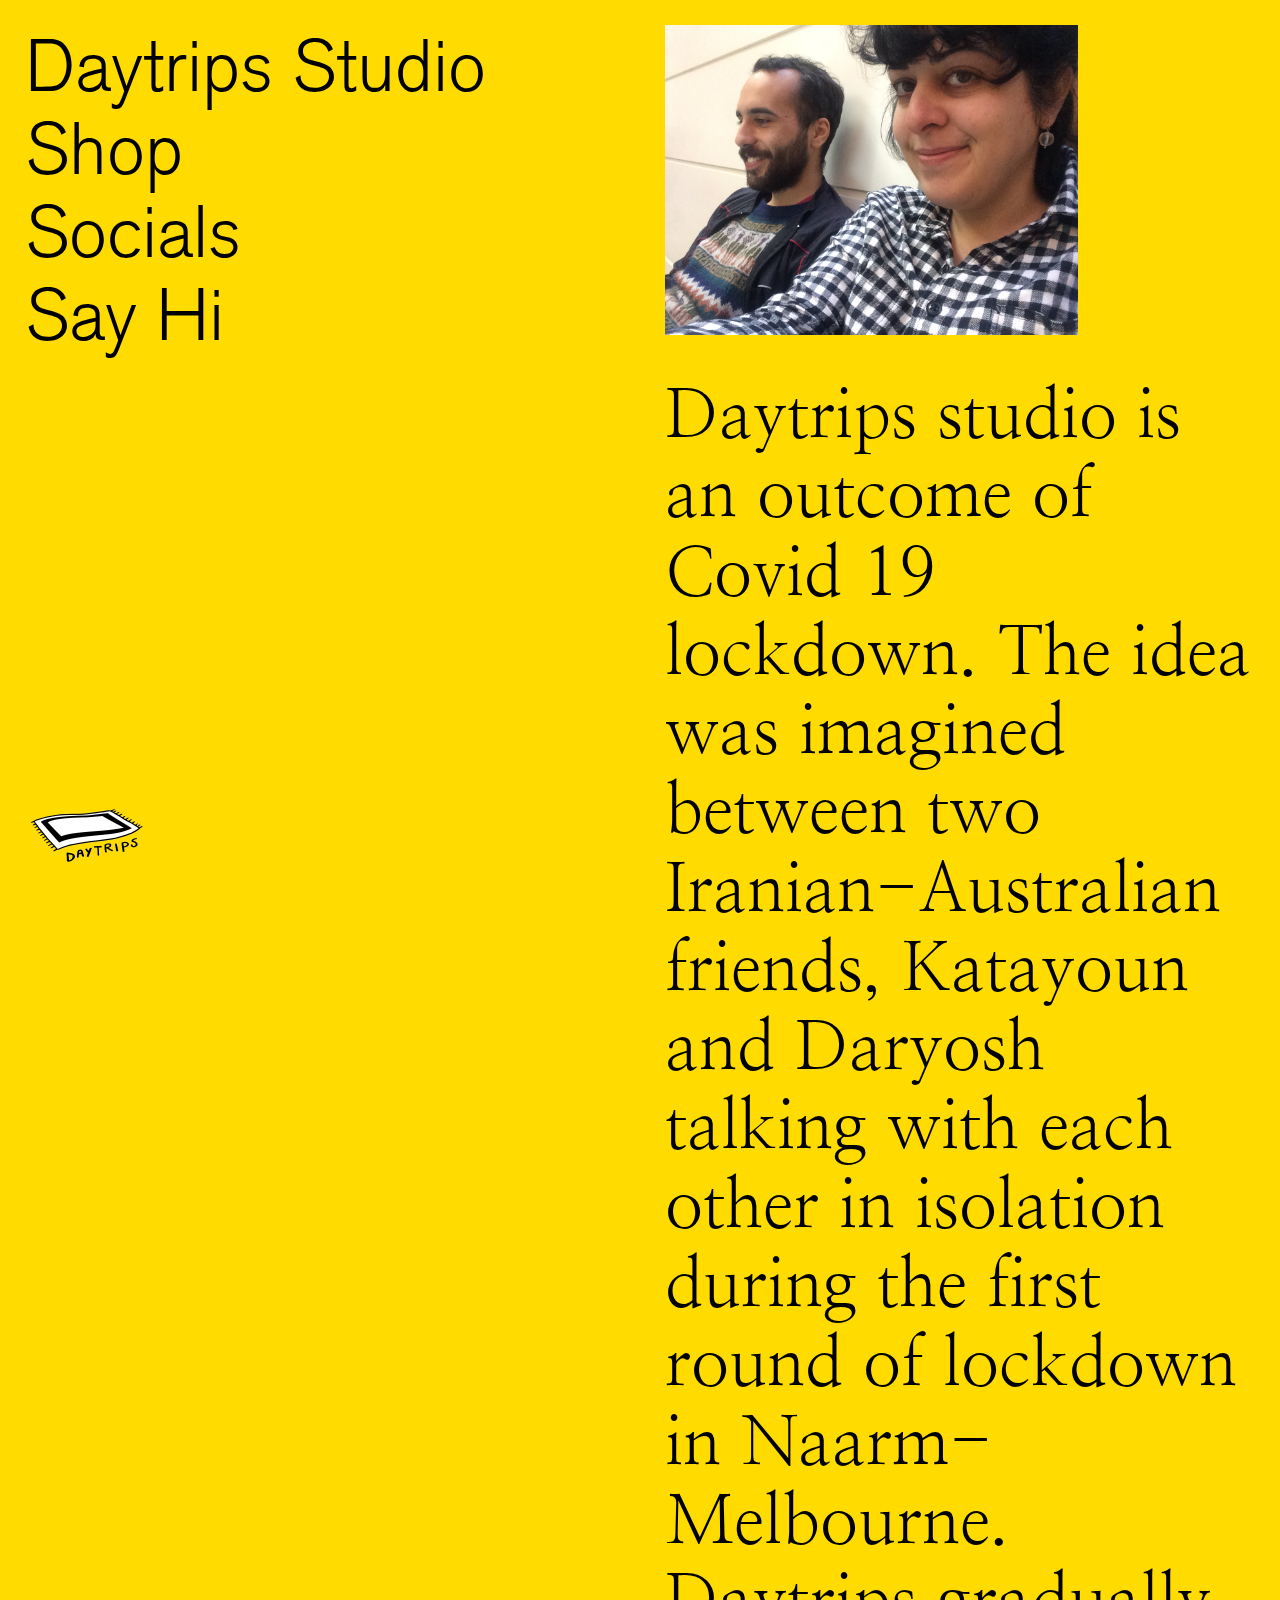
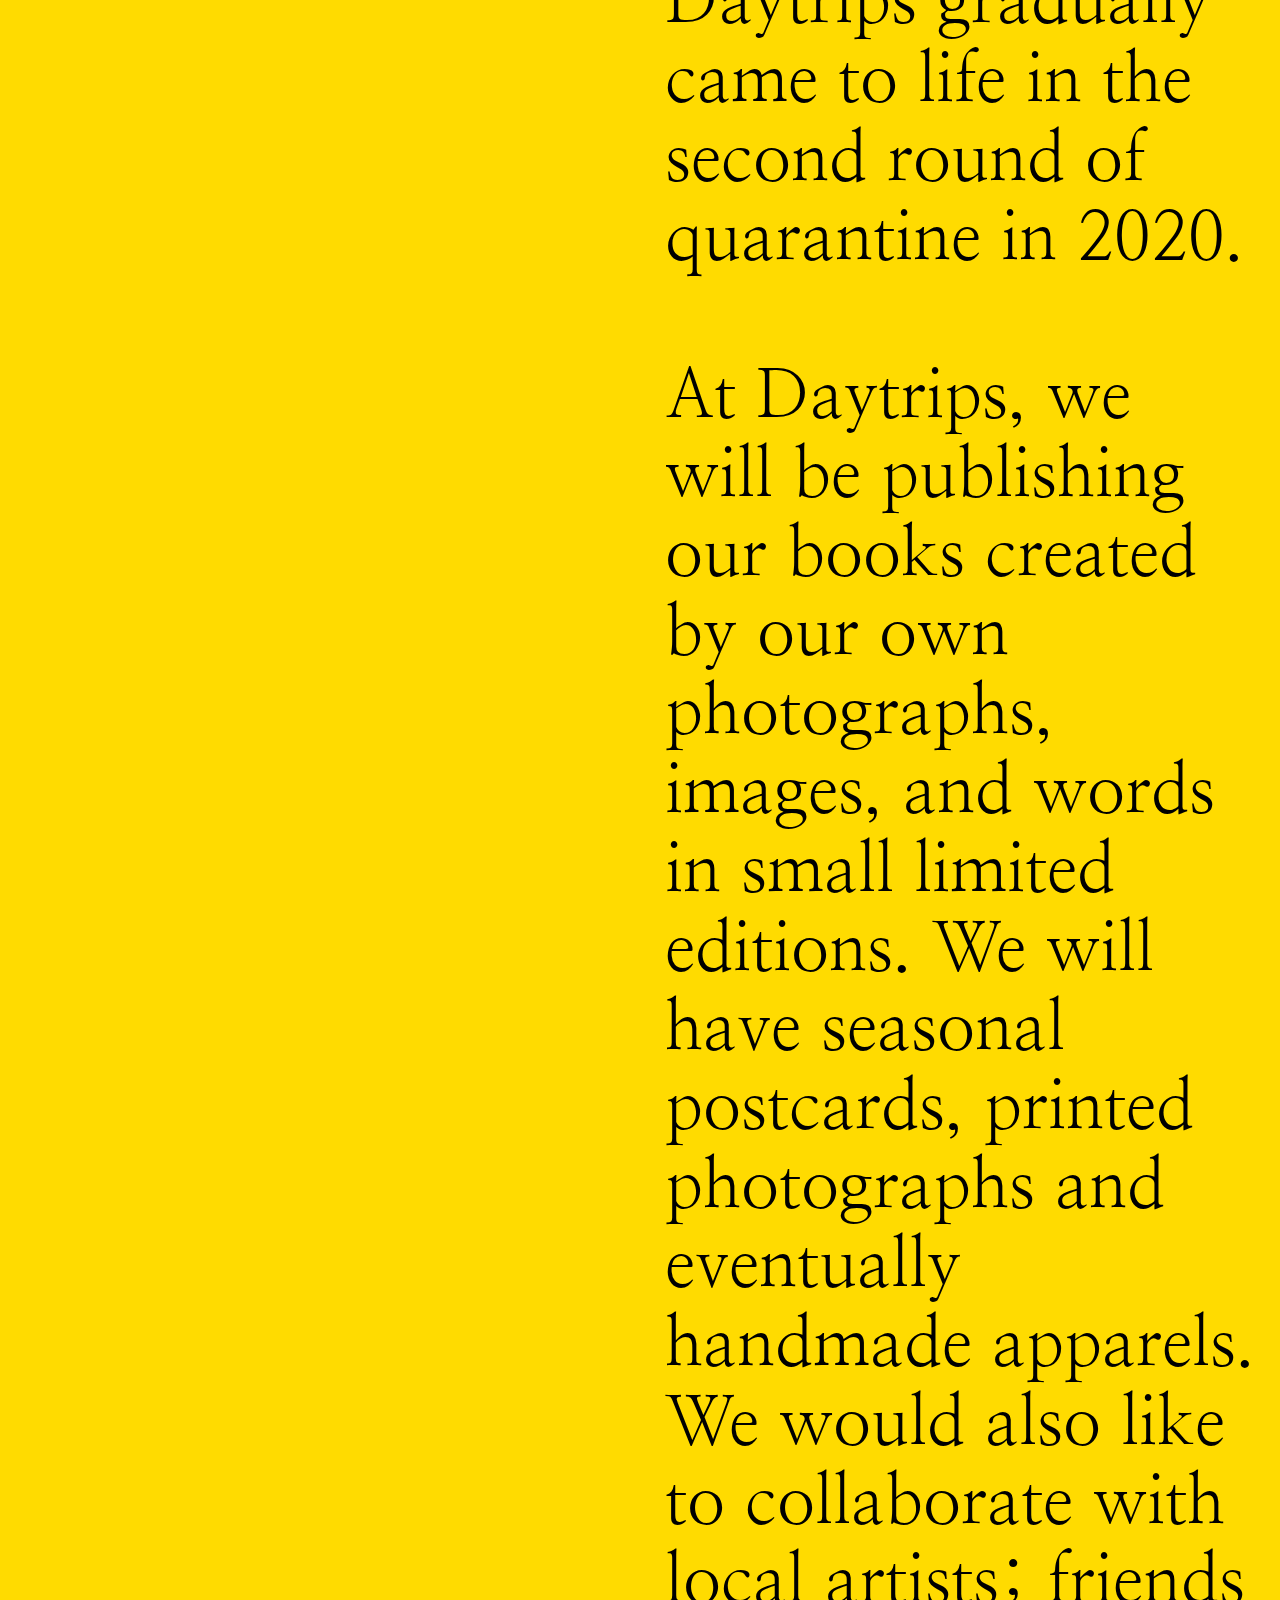
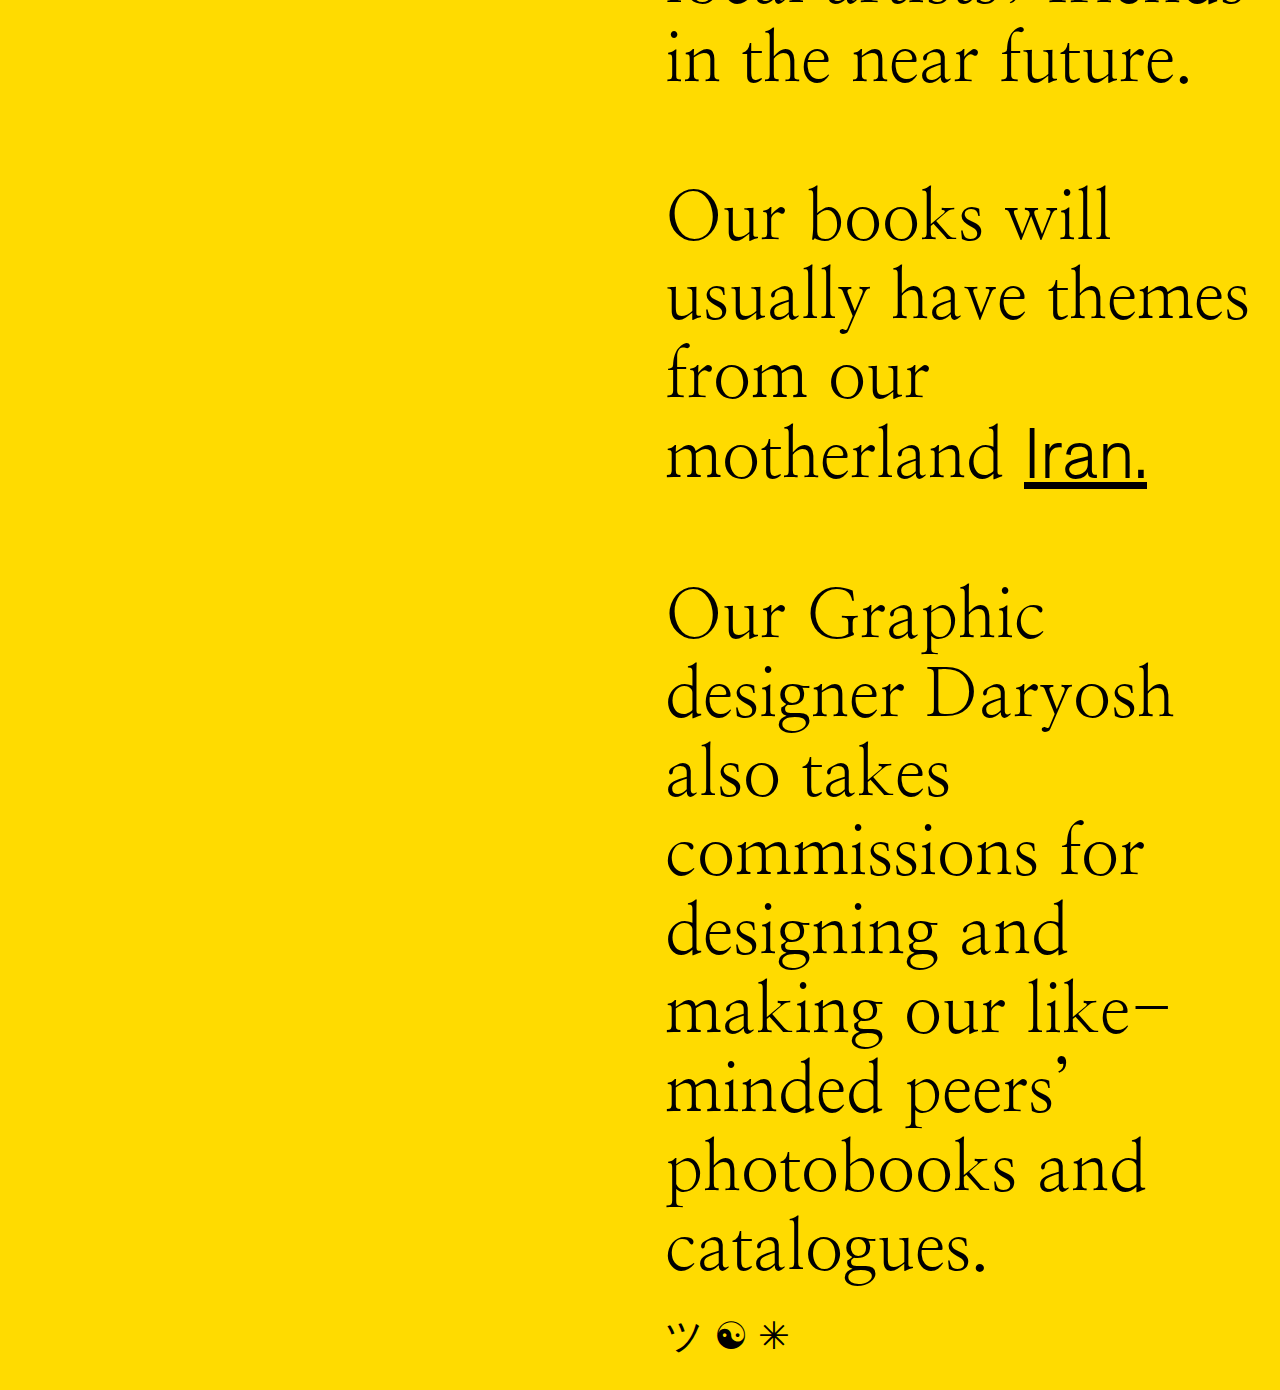
==== commit 41b957a9: "Add files via upload" ====
--- a/daytrips-studio.html
+++ b/daytrips-studio.html
@@ -26,7 +26,7 @@
         <br>
         <br>Our Graphic designer Daryosh also takes commissions for designing and making our like-minded peers’ photobooks and catalogues.
         <br>
-        <a class='subhead'>That was a lot of text, wasn't it??</a>
+        <a class='subhead'>ツ ☯ ✳</a>
         </div>
       </div>
     </div>
--- a/style.css
+++ b/style.css
@@ -1,10 +1,23 @@
+html {
+  height: 100%;
+}
+
 body {
   margin: 0;
   background: #ffdb00;
+  height: 100%;
+  overflow: auto;
 }
 
 .wrapper {
-  min-height: calc(100vh - 153.05px);
+  min-height: calc(100% - 153.05px);
+}
+
+.clearfix:after {
+  content: " ";
+  clear: both;
+  display: block;
+  height: 0;
 }
 
 a {
@@ -16,8 +29,9 @@
   float: left;
   position: fixed;
   width: 50%;
-  margin: 25px;
+  padding: 25px;
   z-index: 2;
+  box-sizing: border-box; 
 }
 
 .leftcont a {
@@ -76,18 +90,18 @@
 } 
 
 .rightcont {
-  margin: 25px;
+  padding: 25px;
   width: 50%;
   font-family: NanumMyeongjo-Regular;
   font-size: 68px;
   float: right;
-  height: 83px;
+  box-sizing: border-box; 
 }
 
 .aboutimage {
   width: 70%;
   display: block;
-  margin-bottom: 30px;
+  padding-bottom: 40px;
 }
 
 .iran {
@@ -99,14 +113,42 @@
 }
 
 .iran:hover {
-  content: url('images/iran.png');
-  width: 20%;
+  background: url(images/iran.png) center/contain no-repeat;
+  width: 108px;
+  color: rgba(0,0,0,0);
+}
+
+.covid {
+  font-family: AkzidenzGrotesk-LightOsF;
+  font-size: 71px;
+  cursor: crosshair;
+  text-decoration: underline;
+  display: inline;
+}
+
+.covid:hover {
+  background: url(images/n95.jpg) center/contain no-repeat;
+  width: 108px;
+  color: rgba(0,0,0,0);
+}
+
+.2020 {
+  font-family: AkzidenzGrotesk-LightOsF;
+  font-size: 71px;
+  cursor: crosshair;
+  text-decoration: underline;
+  display: inline;
+}
+
+.2020:hover {
+  background: url(images/2020.jpg) center/contain no-repeat;
+  width: 108px;
+  color: rgba(0,0,0,0);
 }
 
 .subhead {
   font-family: AkzidenzGrotesk-LightOsF;
-  font-size: 33px;
-  text-decoration: underline;
+  font-size: 38px;
 }
 
 footer {
@@ -115,7 +157,7 @@
 }
 
 .logo {
-  width: 22%;
+  width: 25%;
   z-index: 2;
 }
 
@@ -147,44 +189,59 @@
   .iran {
     font-size: 57px;
   }
+  .covid {
+    font-size: 57px;
+  }
+  .2020 {
+    font-size: 57px;
+  }
   .subhead {
-    font-size: 22px;
+    font-size: 27px;
   }
   .rightcont {
     font-size: 52px;
+  }
+  .logo {
+    width: 22%;
   }
 }
 
 @media (max-width: 846px) { 
   .leftcont {
     width: 100%;
-    position: relative;
+    position: static;
   }
   .rightcont {
     float: none;
-    margin: 30px;
     width: 100%;
   }  
   .aboutimage {
-    margin-top: 50px;
-  }
-  .subhead {
-    margin: 10px;
-  }
-  .logo {
-    width: 22%;
-  }
-}
-
-@media (max-width: 505px) { 
+    padding-top: 45px;
+  }
+  .logo {
+    width: 15%;
+    display: block;
+  }
+  footer {
+    position: static;
+  }
+}
+
+@media (max-width: 635px) { 
   .rightcont {
     font-size: 36px;
   }
   .iran {
     font-size: 39px;
   }
-  .logo {
-    width: 29%;
+  .covid {
+    font-size: 39px;
+  }
+  .2020 {
+    font-size: 39px;
+  }
+  .logo {
+    width: 22%;
   }
 }
 
@@ -214,7 +271,7 @@
     height: 51px;
   }
   .logo {
-    width: 34%;
+    width: 30%;
   }
 }
 @font-face { font-family: AkzidenzGrotesk-LightOsF; src: url('fonts/AkzidenzGrotesk-LightOsF.otf'); } 
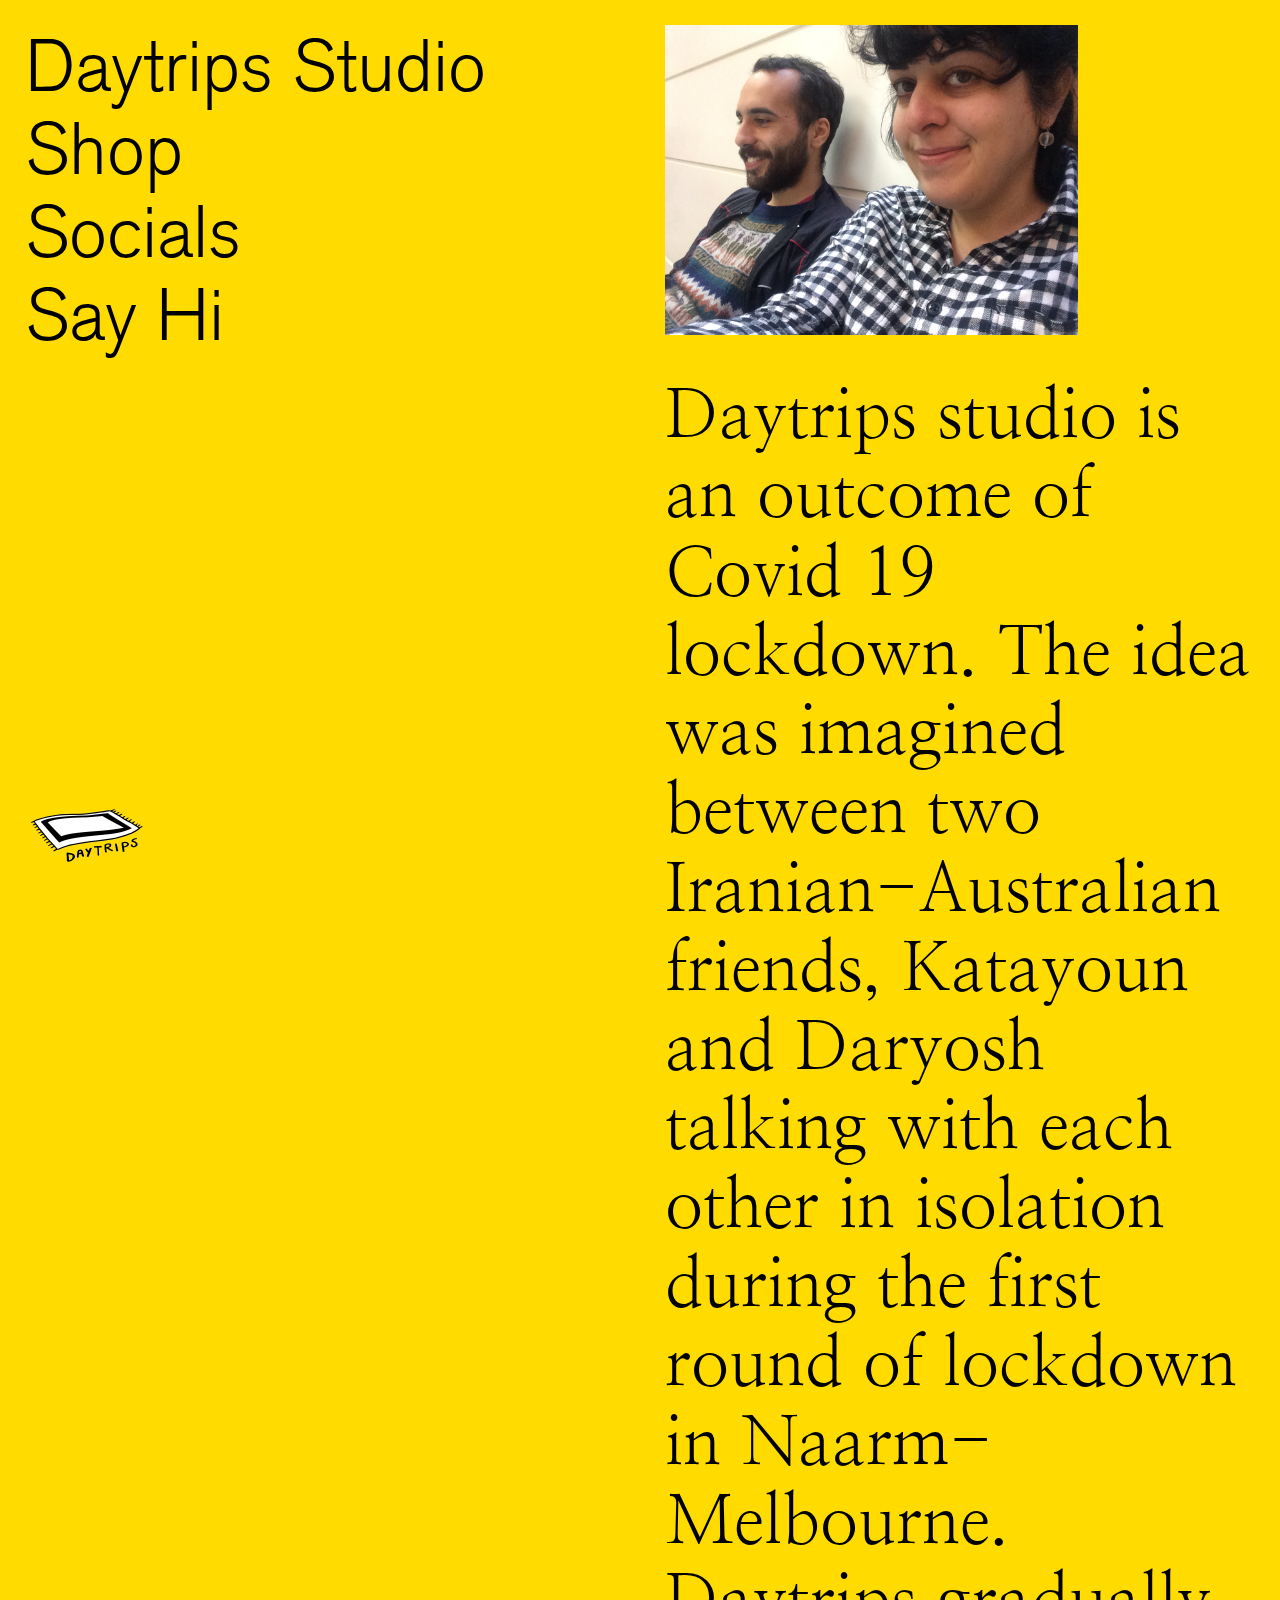
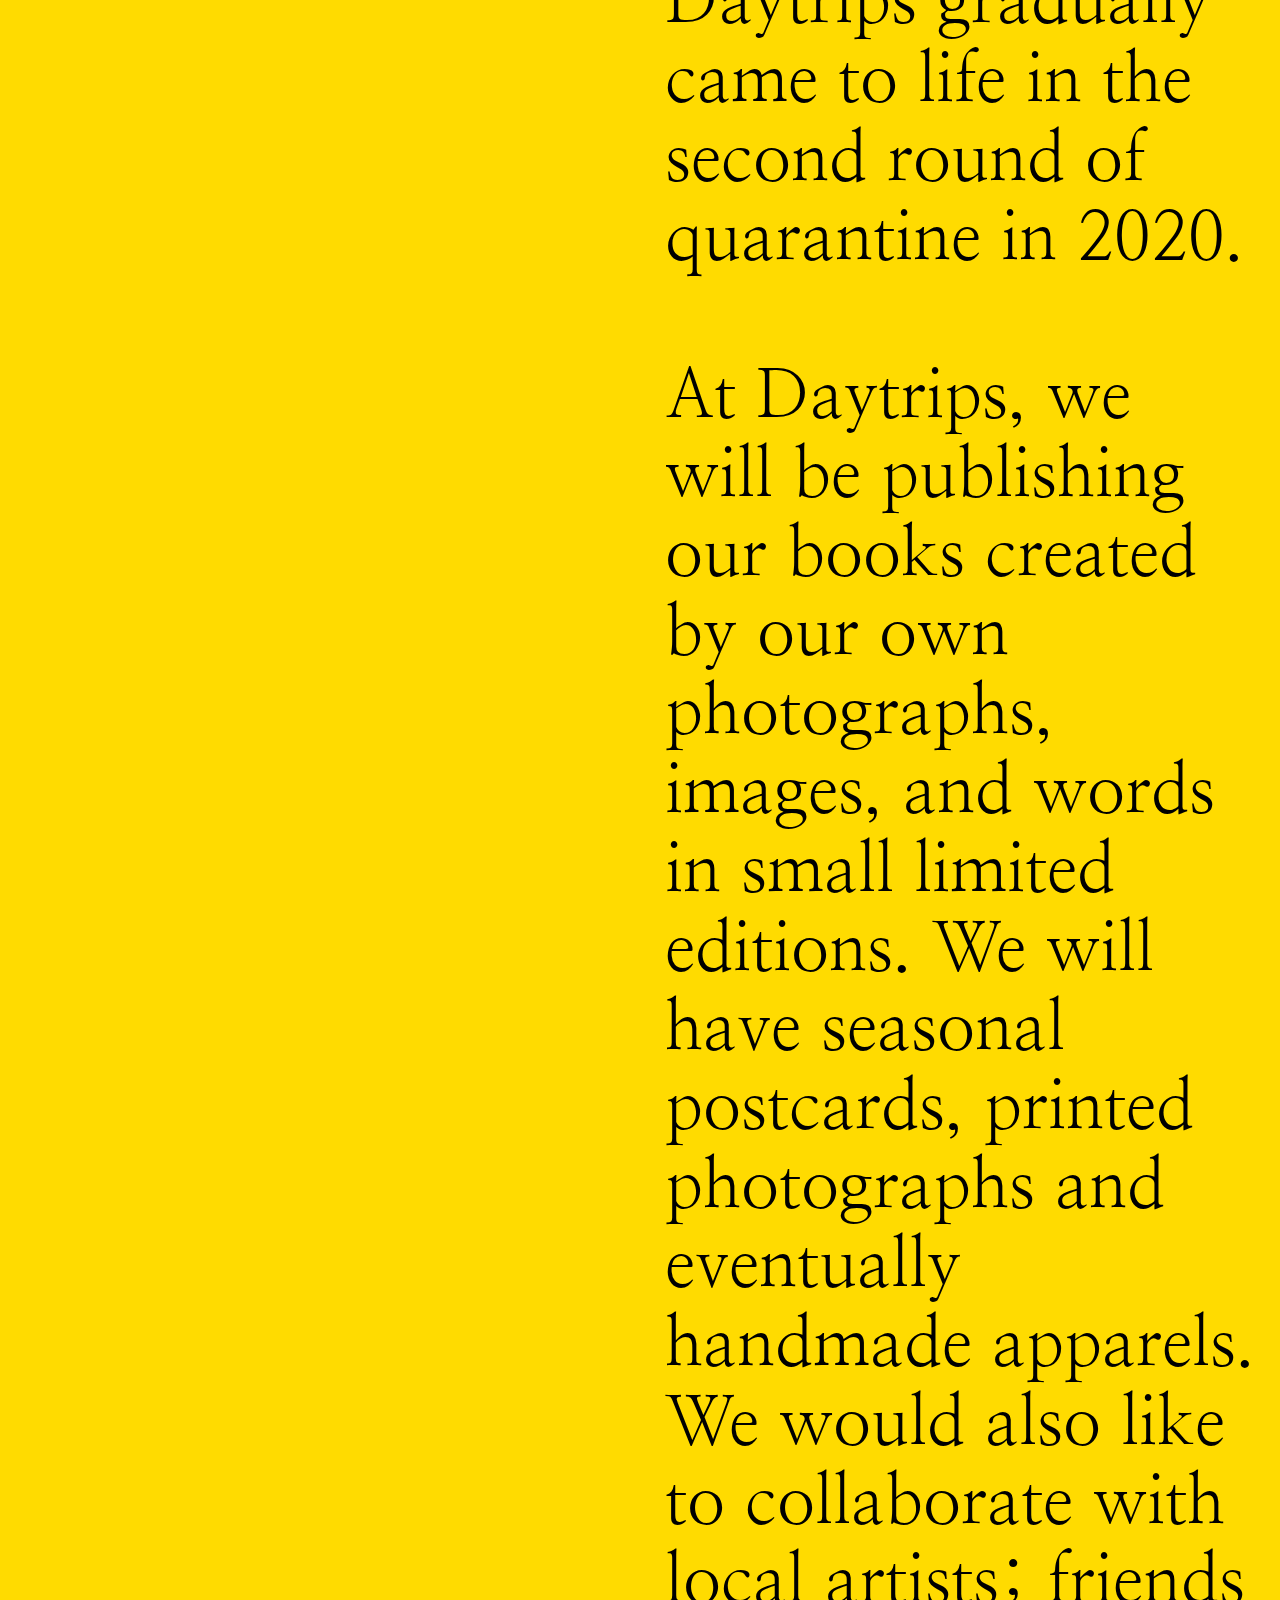
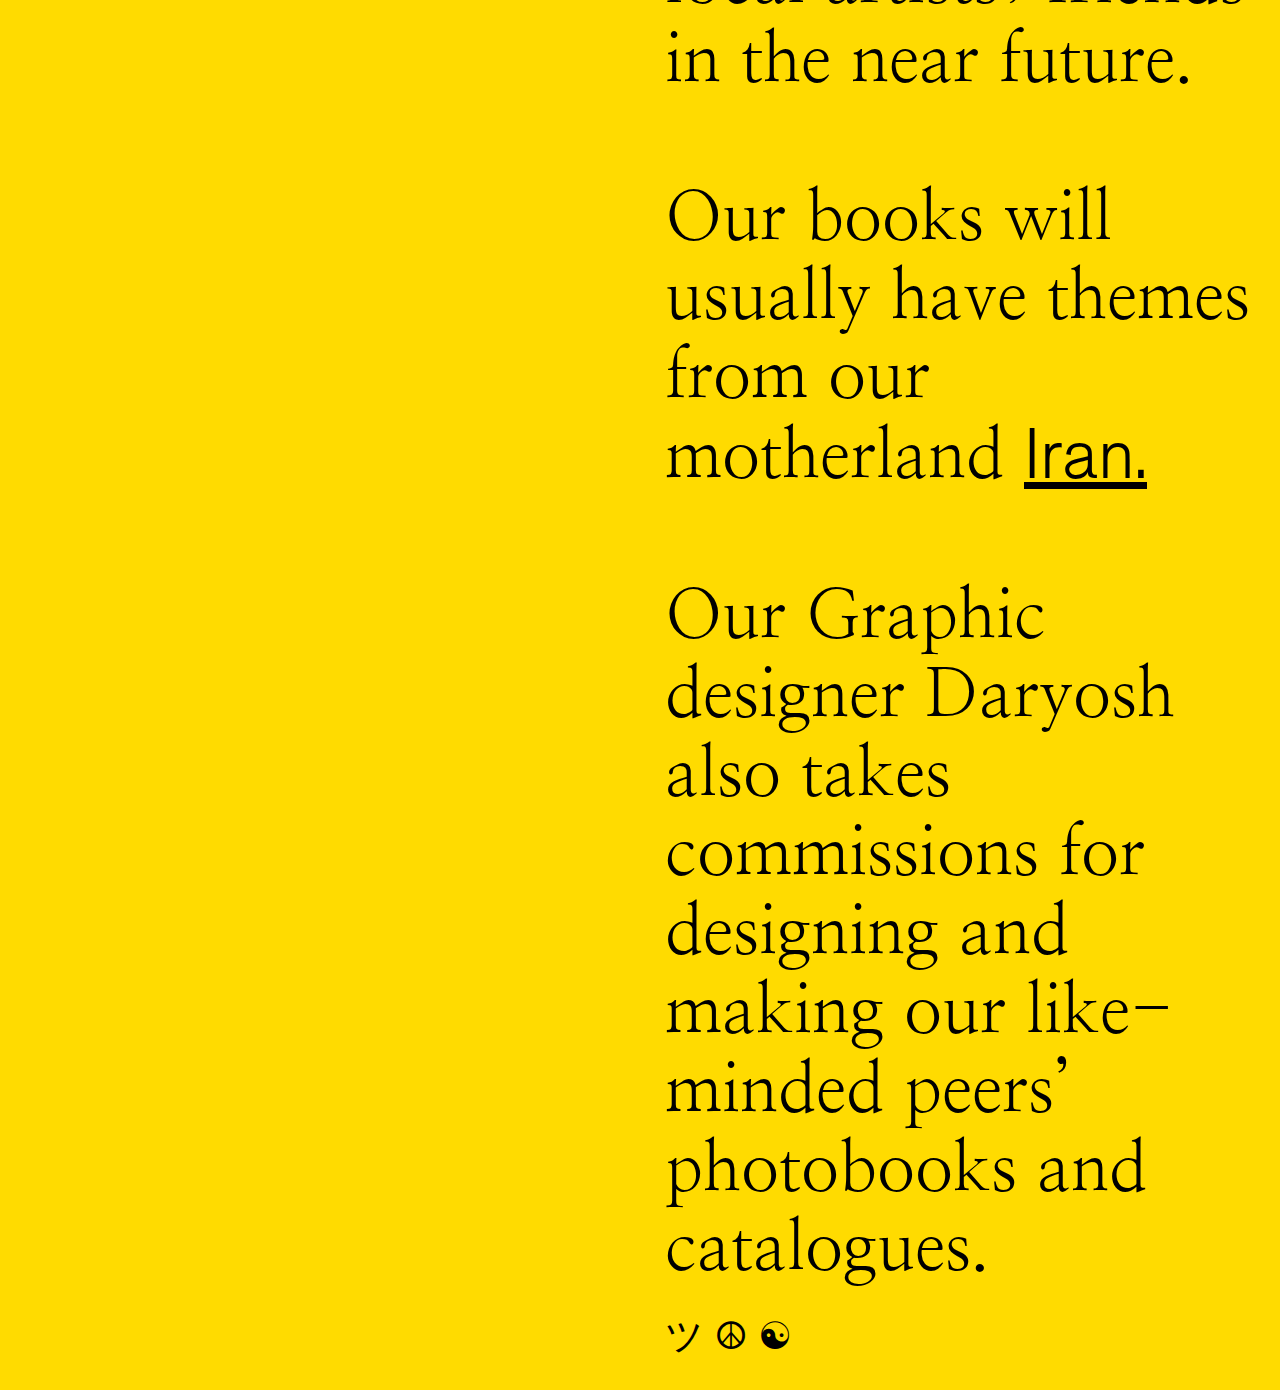
==== commit a8a7c157: "Add files via upload" ====
--- a/daytrips-studio.html
+++ b/daytrips-studio.html
@@ -26,7 +26,7 @@
         <br>
         <br>Our Graphic designer Daryosh also takes commissions for designing and making our like-minded peers’ photobooks and catalogues.
         <br>
-        <a class='subhead'>ツ ☯ ✳</a>
+        <a class='subhead'>ツ &#9774; &#9775;</a>
         </div>
       </div>
     </div>
--- a/style.css
+++ b/style.css
@@ -249,6 +249,12 @@
    .home {
     font-size: 41px;
   }
+  .rightcont {
+    font-size: 32px;
+  }
+  .iran {
+    font-size: 35px;
+  }
   .shop:hover {
     font-size: 34px;
   }
